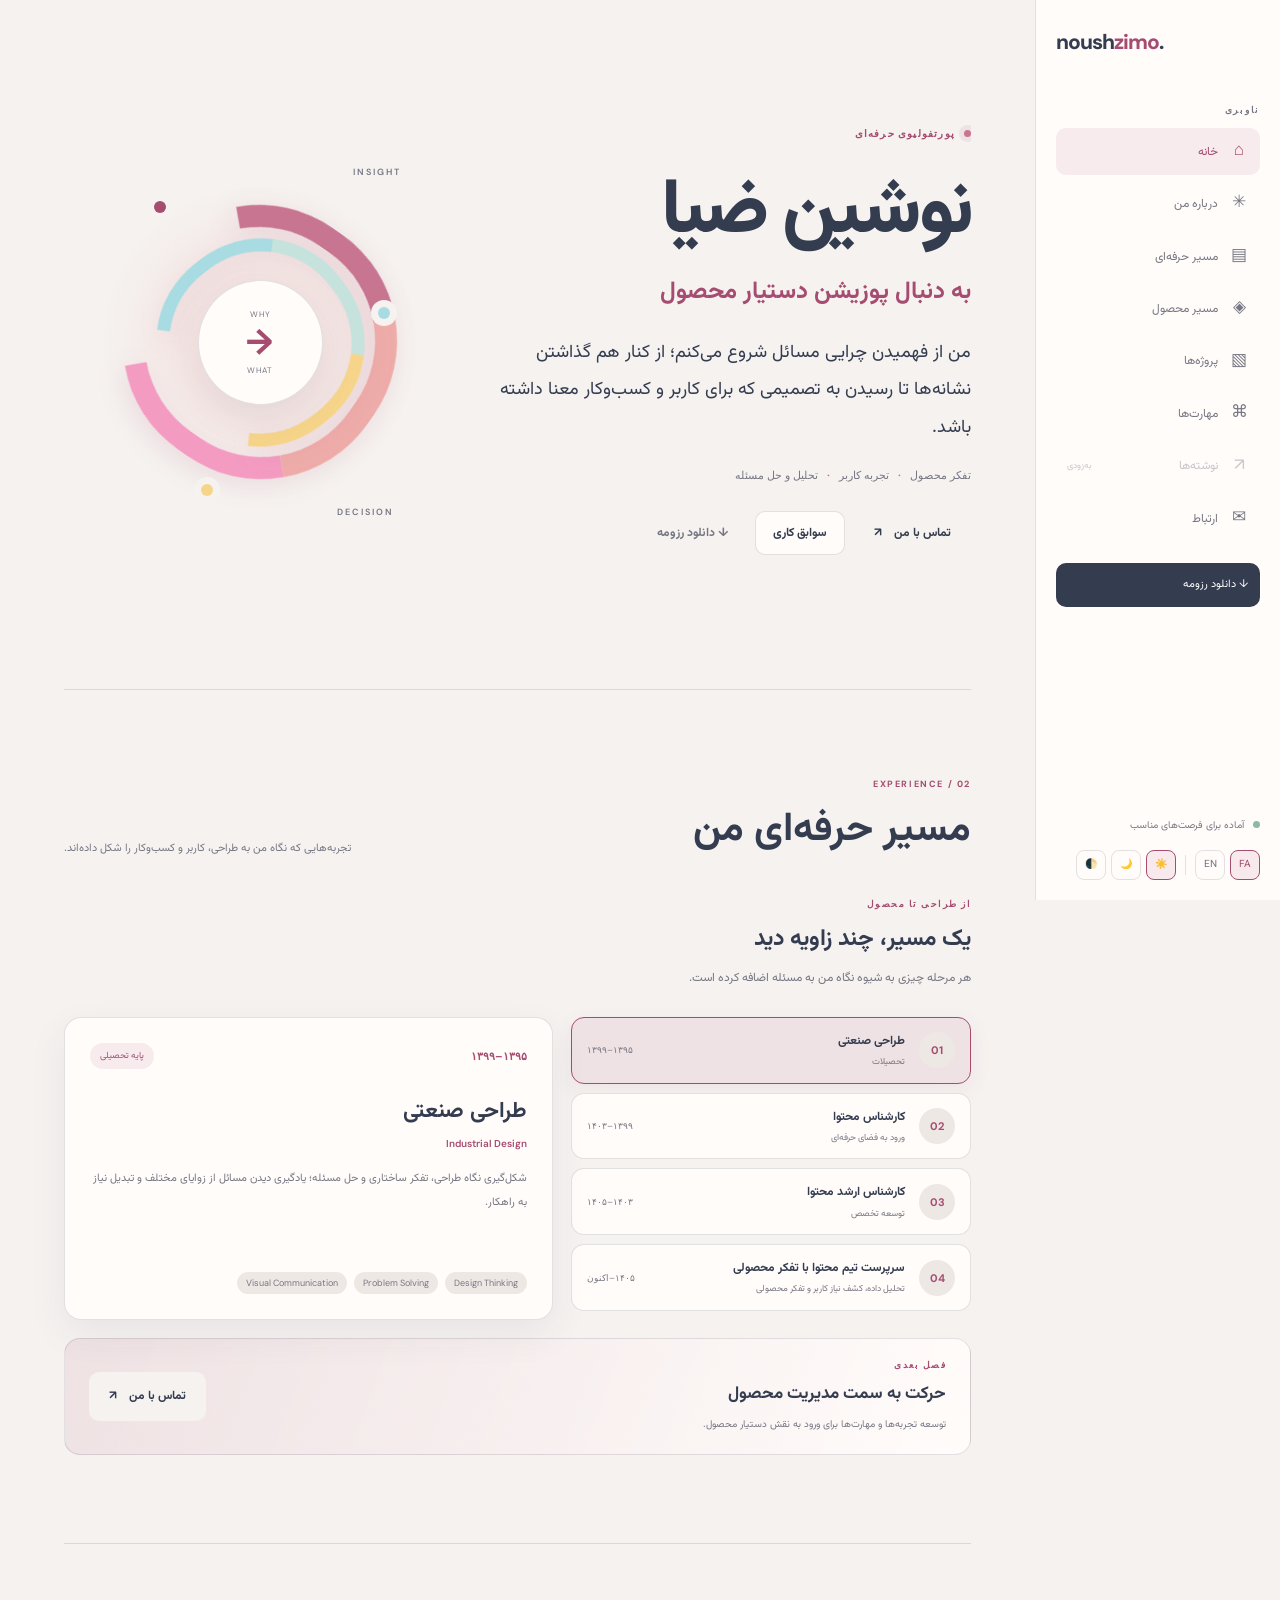
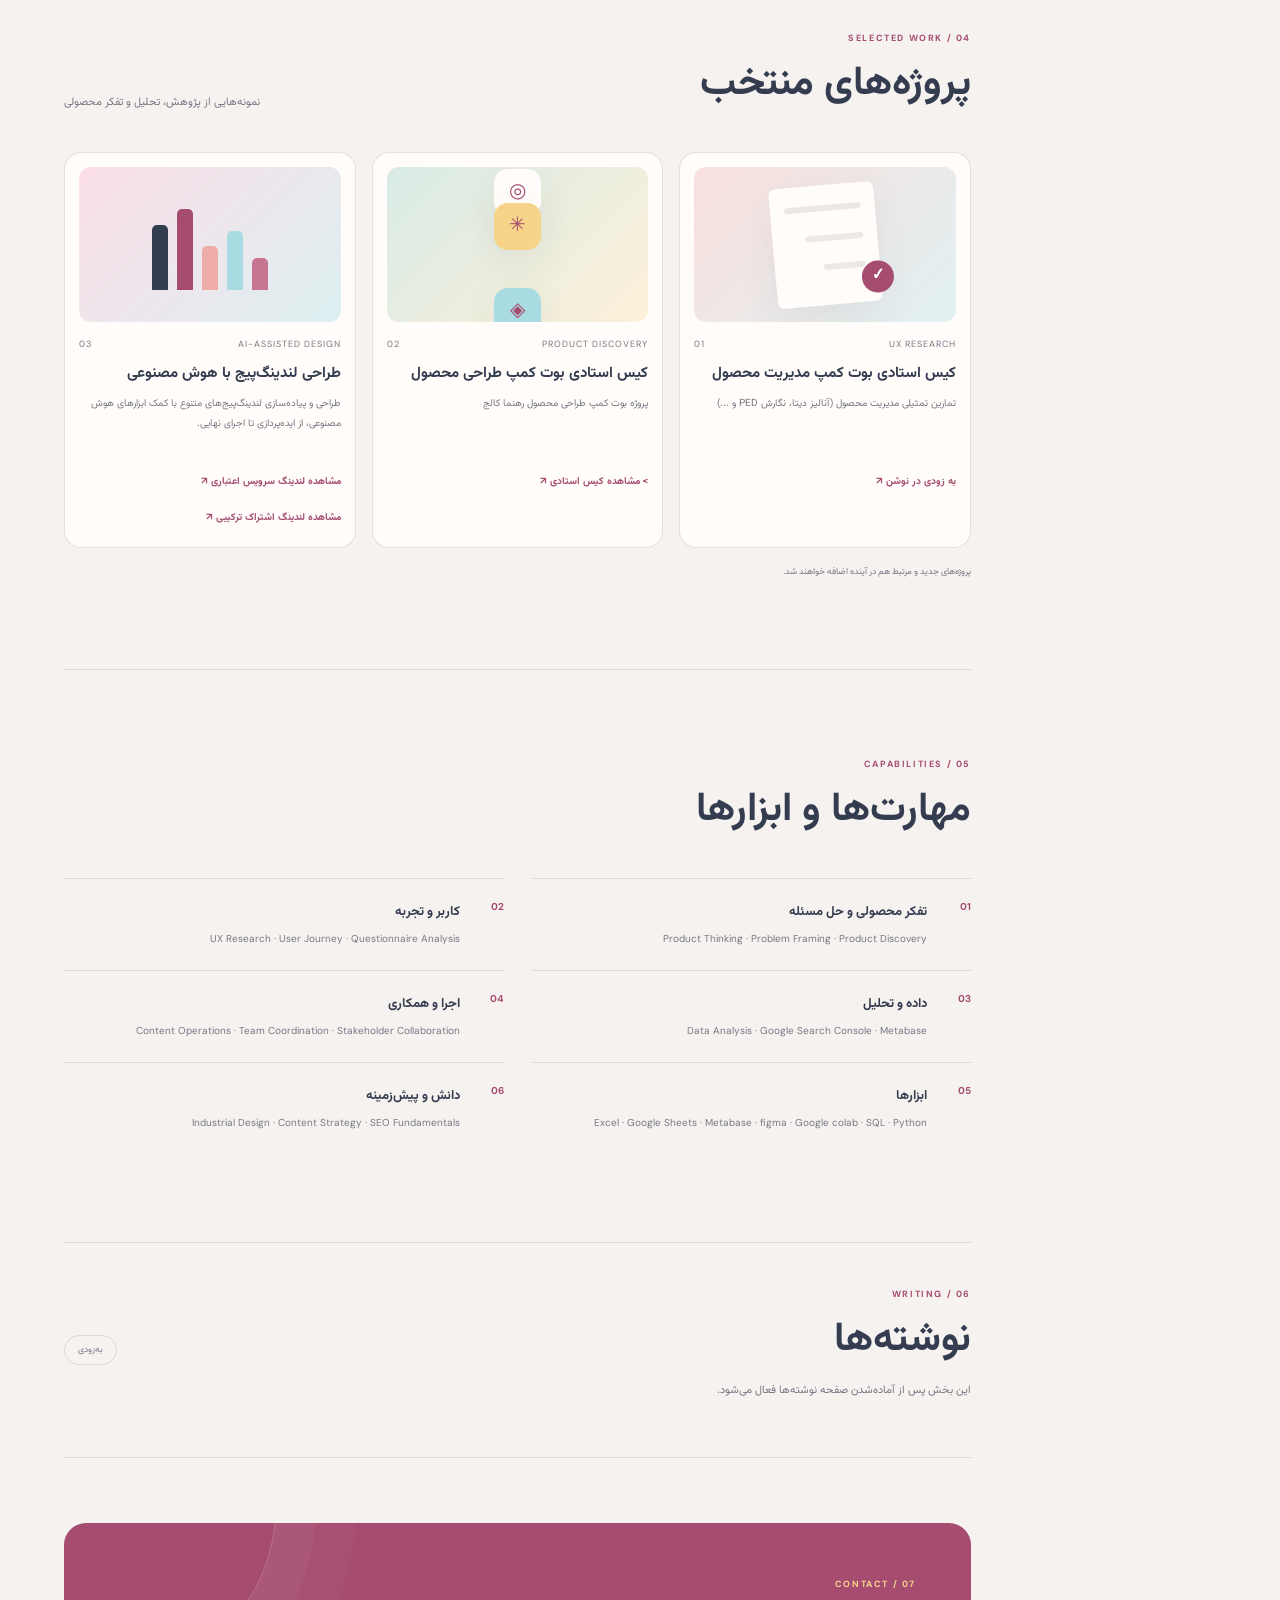
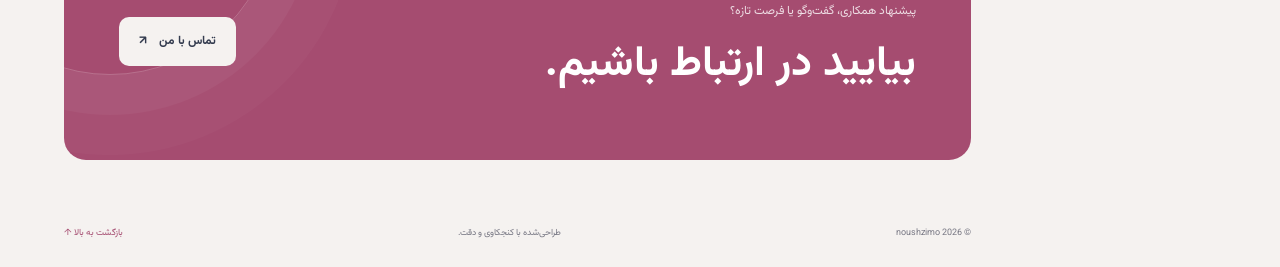
==== portfolio/index.html @ 10e81489 "Update index.html" ====
<html lang="fa" dir="rtl" data-theme="light"><head>
  <meta charset="UTF-8">
  <meta name="viewport" content="width=device-width, initial-scale=1.0">
  <meta name="author" content="Noushin Zia">
  <meta name="description" content="Noushin Zia — Product, UX and Strategy Portfolio">
  <meta name="theme-color" content="#F5F2F0">
  <title>نوشین ضیا | Noushzimo</title>

  <link rel="preconnect" href="https://fonts.googleapis.com">
  <link rel="preconnect" href="https://fonts.gstatic.com" crossorigin="">
  <link href="https://fonts.googleapis.com/css2?family=DM+Sans:wght@400;500;600;700;800&amp;family=Vazirmatn:wght@400;500;600;700;800&amp;display=swap" rel="stylesheet">

  <link rel="stylesheet" href="style.css">
</head>

<body>

<div class="site-layout">

  <!-- SIDEBAR -->
  <aside class="sidebar">
    <a href="#home" class="brand">noush<span>zimo</span>.</a>

    <p class="sidebar-label" data-fa="ناوبری" data-en="NAVIGATION">ناوبری</p>

    <nav class="navigation">
      <a href="#home" class="nav-link">
        <span>⌂</span><span data-fa="خانه" data-en="Home">خانه</span>
      </a>
      <a href="#about" class="nav-link">
        <span>✳</span><span data-fa="درباره من" data-en="About">درباره من</span>
      </a>
      <a href="#experience" class="nav-link active">
        <span>▤</span><span data-fa="مسیر حرفه‌ای" data-en="Experience">مسیر حرفه‌ای</span>
      </a>
      <a href="#product" class="nav-link">
        <span>◈</span><span data-fa="مسیر محصول" data-en="Product Direction">مسیر محصول</span>
      </a>
      <a href="#projects" class="nav-link">
        <span>▧</span><span data-fa="پروژه‌ها" data-en="Projects">پروژه‌ها</span>
      </a>
      <a href="#skills" class="nav-link">
        <span>⌘</span><span data-fa="مهارت‌ها" data-en="Skills">مهارت‌ها</span>
      </a>
      <a href="#writing" class="nav-link disabled" aria-disabled="true">
        <span>↗</span><span data-fa="نوشته‌ها" data-en="Writing">نوشته‌ها</span>
        <small data-fa="به‌زودی" data-en="Soon">به‌زودی</small>
      </a>
      <a href="#contact" class="nav-link">
        <span>✉</span><span data-fa="ارتباط" data-en="Contact">ارتباط</span>
      </a>
    </nav>
<a
  href="../assets/nushzia-fa.pdf"
  id="resumeDownload"
  class="resume-link resume-download"
  download="Nushzia-Resume-FA.pdf"
  data-fa="↓ دانلود رزومه"
  data-en="↓ Download resume"
>
  ↓ دانلود رزومه
</a>
    <div class="sidebar-bottom">
      <span class="availability-dot"></span>
      <span data-fa="آماده برای فرصت‌های مناسب" data-en="Open to opportunities">آماده برای فرصت‌های مناسب</span>

      <div class="sidebar-controls">
        <button class="language-button active" type="button" data-lang="fa">FA</button>
        <button class="language-button" type="button" data-lang="en">EN</button>
        <span class="control-divider"></span>
        <button class="theme-button active" type="button" data-theme-choice="light" aria-label="Light theme">☀️</button>
        <button class="theme-button" type="button" data-theme-choice="dark" aria-label="Dark theme">🌙</button>
        <button class="theme-button" type="button" data-theme-choice="system" aria-label="System theme">🌓</button>
      </div>
    </div>
  </aside>

  <!-- MAIN -->
  <main class="main-content">

    <!-- MOBILE HEADER -->
    <header class="mobile-header">
      <a href="#home" class="brand">noush<span>zimo</span>.</a>
      <div class="mobile-controls">
        <button class="language-button active" type="button" data-lang="fa">FA</button>
        <button class="language-button" type="button" data-lang="en">EN</button>
        <button class="theme-button active" type="button" data-theme-choice="light">☀</button>
        <button class="theme-button" type="button" data-theme-choice="dark">☾</button>
      </div>
    </header>

    <!-- HERO -->
   <section class="hero section" id="home">

      <div class="hero-copy">

        <p class="eyebrow" data-fa="پورتفولیوی حرفه‌ای" data-en="PERSONAL PORTFOLIO">پورتفولیوی حرفه‌ای</p>

        <h1 data-fa="نوشین ضیا" data-en="Noushin Zia">نوشین ضیا</h1>

        <h2 data-fa="به دنبال پوزیشن دستیار محصول" data-en="Seeking an Associate Product Manager role">به دنبال پوزیشن دستیار محصول</h2>

        <p class="hero-intro" data-fa="من از فهمیدن چرایی مسائل شروع می‌کنم؛ از کنار هم گذاشتن نشانه‌ها تا رسیدن به تصمیمی که برای کاربر و کسب‌وکار معنا داشته باشد." data-en="I start by understanding why things happen — connecting signals, finding patterns, and reaching decisions that create meaning for both users and the business.">من از فهمیدن چرایی مسائل شروع می‌کنم؛ از کنار هم گذاشتن نشانه‌ها تا رسیدن به تصمیمی که برای کاربر و کسب‌وکار معنا داشته باشد.</p>

        <div class="focus-tags">
          <span data-fa="تفکر محصول" data-en="Product thinking">تفکر محصول</span>
          <b>·</b>
          <span data-fa="تجربه کاربر" data-en="User experience">تجربه کاربر</span>
          <b>·</b>
          <span data-fa="تحلیل و حل مسئله" data-en="Analysis &amp; problem solving">تحلیل و حل مسئله</span>
        </div>

        <div class="actions">
            <a href="mailto:myjob.noush@gmail.com" class="contact-button">
        <span data-fa="تماس با من" data-en="Get in touch">تماس با من</span> ↗

          <a class="button secondary" href="#experience" data-fa="سوابق کاری" data-en="Experience">سوابق کاری</a>

<a
  class="button quiet resume-download"
  href="../assets/nushzia-fa.pdf"
  download="Nushzia-Resume-FA.pdf"
  data-fa="↓ دانلود رزومه"
  data-en="↓ Download resume"
>
  ↓ دانلود رزومه
</a>

      </div>

      </div> <!-- end hero-copy -->
      <!-- Abstract visual -->
      <div class="hero-art" aria-hidden="true">

   

        <div class="ribbon ribbon-a"></div>
        <div class="ribbon ribbon-b"></div>

        <div class="art-center">
          <span>WHY</span>
          <strong>→</strong>
          <span>WHAT</span>
        </div>

        <i class="dot dot-a"></i>
        <i class="dot dot-b"></i>
        <i class="dot dot-c"></i>

        <span class="art-word word-a">INSIGHT</span>
        <span class="art-word word-b">DECISION</span>

      </div>

   
    </section>
    <!-- ABOUT -->
    

    <!-- CAREER JOURNEY -->
    <section class="section career-section" id="experience">
      <div class="section-heading">
        <div>
          <span class="section-number">02 / EXPERIENCE</span>
          <h2 data-fa="مسیر حرفه‌ای من" data-en="My professional journey">مسیر حرفه‌ای من</h2>
        </div>
        <p data-fa="تجربه‌هایی که نگاه من به طراحی، کاربر و کسب‌وکار را شکل داده‌اند." data-en="Experiences that shaped how I think about design, users and business.">تجربه‌هایی که نگاه من به طراحی، کاربر و کسب‌وکار را شکل داده‌اند.</p>
      </div>

      <div class="career-journey">
        <div class="cj-intro">
          <span class="cj-eyebrow" data-fa="از طراحی تا محصول" data-en="FROM DESIGN TO PRODUCT">از طراحی تا محصول</span>
          <h3 data-fa="یک مسیر، چند زاویه دید" data-en="One journey, multiple perspectives">یک مسیر، چند زاویه دید</h3>
          <p data-fa="هر مرحله چیزی به شیوه نگاه من به مسئله اضافه کرده است." data-en="Each stage has added a new perspective to the way I approach problems.">هر مرحله چیزی به شیوه نگاه من به مسئله اضافه کرده است.</p>
        </div>

        <div class="cj-layout">
          <div class="cj-stops" role="tablist" aria-label="Career stages">
            <button class="cj-stop is-active" type="button" role="tab" aria-selected="true" data-stage="0">
              <span class="cj-stop-number">01</span>
              <span class="cj-stop-title">
                <strong data-fa="طراحی صنعتی" data-en="Industrial Design">طراحی صنعتی</strong>
                <small data-fa="تحصیلات" data-en="Education">تحصیلات</small>
              </span><span
  class="cj-stop-period"
  data-fa="۱۳۹۵–۱۳۹۹"
  data-en="2016–2020"
>۱۳۹۵–۱۳۹۹</span>
            </button>

            <button class="cj-stop" type="button" role="tab" aria-selected="false" data-stage="1">
              <span class="cj-stop-number">02</span>
              <span class="cj-stop-title">
                <strong data-fa="کارشناس محتوا" data-en="Content Specialist">کارشناس محتوا</strong>
                <small data-fa="ورود به فضای حرفه‌ای" data-en="Early career">ورود به فضای حرفه‌ای</small>
              </span>
          <span
  class="cj-stop-period"
  data-fa="۱۳۹۹–۱۴۰۳"
  data-en="2020–2024"
>۱۳۹۹–۱۴۰۳</span>
            </button>

            <button class="cj-stop" type="button" role="tab" aria-selected="false" data-stage="2">
              <span class="cj-stop-number">03</span>
              <span class="cj-stop-title">
                <strong data-fa="کارشناس ارشد محتوا" data-en="Senior Content Specialist">کارشناس ارشد محتوا</strong>
                <small data-fa="توسعه تخصص" data-en="Growing expertise">توسعه تخصص</small>
              </span>
           <span
  class="cj-stop-period"
  data-fa="۱۴۰۳–۱۴۰۵"
  data-en="2024–2026"
>۱۴۰۳–۱۴۰۵</span>
            </button>

<button class="cj-stop" type="button" role="tab" aria-selected="false" data-stage="3">
  <span class="cj-stop-number">04</span>
  <span class="cj-stop-title">
    <strong data-fa="سرپرست تیم محتوا با تفکر محصولی" data-en="Content Team Lead with a Product Mindset">سرپرست تیم محتوا با تفکر محصولی</strong>
    <small data-fa="تحلیل داده، کشف نیاز کاربر و تفکر محصولی" data-en="Data Analysis, User Discovery & Product Thinking">تحلیل داده، کشف نیاز کاربر و تفکر محصولی</small>
  </span>
  <span class="cj-stop-period">۱۴۰۵–اکنون</span>
</button>
          </div>

          <article class="cj-detail" role="tabpanel">
            <div class="cj-detail-top">
              <span class="cj-period" id="cj-period">۱۳۹۵–۱۳۹۹</span>
              <span class="cj-status" id="cj-status" data-fa="پایه تحصیلی" data-en="Education">پایه تحصیلی</span>
            </div>
            <h3 id="cj-stage-title">طراحی صنعتی</h3>
            <span class="cj-role-en" id="cj-role-en">Industrial Design</span>
            <p id="cj-description">شکل‌گیری نگاه طراحی، تفکر ساختاری و حل مسئله؛ یادگیری دیدن مسائل از زوایای مختلف و تبدیل نیاز به راهکار.</p>
            <div class="cj-skills" id="cj-skills"><span>Design Thinking</span><span>Problem Solving</span><span>Visual Communication</span></div>
          </article>
        </div>

        <div class="cj-next">
          <div>
            <span class="cj-eyebrow" data-fa="فصل بعدی" data-en="THE NEXT CHAPTER">فصل بعدی</span>
            <h3 data-fa="حرکت به سمت مدیریت محصول" data-en="Moving toward Product Management">حرکت به سمت مدیریت محصول</h3>
            <p data-fa="توسعه تجربه‌ها و مهارت‌ها برای ورود به نقش دستیار محصول." data-en="Building on my experience and skills to step into an Associate Product Manager role.">توسعه تجربه‌ها و مهارت‌ها برای ورود به نقش دستیار محصول.</p>
          </div>
     <a href="mailto:myjob.noush@gmail.com" class="contact-button">
        <span data-fa="تماس با من" data-en="Get in touch">تماس با من</span> ↗
          </a>
        </div>
      </div>
    </section>

    <!-- PRODUCT DIRECTION -->
    

    <!-- PROJECTS -->
    <section class="section" id="projects">
      <div class="section-heading">
        <div>
          <span class="section-number">04 / SELECTED WORK</span>
          <h2 data-fa="پروژه‌های منتخب" data-en="Selected projects">پروژه‌های منتخب</h2>
        </div>
        <p data-fa="نمونه‌هایی از پژوهش، تحلیل و تفکر محصولی" data-en="Examples of research, analysis and product thinking">نمونه‌هایی از پژوهش، تحلیل و تفکر محصولی</p>
      </div>

      <div class="projects-grid">
        <article class="project-card project-rose">
          <div class="project-visual survey-visual">
            <div class="survey-sheet"><i></i><i></i><i></i><b>✓</b></div>
          </div>
          <div class="project-meta"><span>UX RESEARCH</span><span>01</span></div>
          <h3 data-fa="کیس استادی بوت کمپ مدیریت محصول" data-en="UX Questionnaire Analysis">کیس استادی بوت کمپ مدیریت محصول</h3>
          <p data-fa="تمارین تمثیلی مدیریت محصول (آنالیز دیتا، نگارش PED و ...)" data-en="PM Bootcamp tasks (data analyze. PRD writing and ect.">تمارین تمثیلی مدیریت محصول (آنالیز دیتا، نگارش PED و ...)</p>
          <a href="projects/pmbootcamp.html" class="project-link">
            <span data-fa="به زودی در نوشن" data-en="soon in notion">به زودی در نوشن</span> ↗
          </a>
        </article>

        <article class="project-card project-mint">
          <div class="project-visual community-visual">
            <span>◎</span><span>✳</span><span>◈</span>
          </div>
          <div class="project-meta"><span>PRODUCT DISCOVERY</span><span>02</span></div>
          <h3 data-fa="کیس استادی بوت کمپ طراحی محصول" data-en="Product Design Bootcamp Case Study">بنچمارک محصول و تجربه کاربر</h3>
          <p data-fa="پروژه بوت کمپ طراحی محصول رهنما کالج" data-en="Exploring user participation, rating, reviewing and user-generated content patterns."> طراحی اپلیکیشن دوستیابی و تفریحات گروهی برای افراد 20 تا 35 سال.</p>
           <a href="../projects/joy.html" class="project-link">>
            <span data-fa="مشاهده کیس استادی" data-en="View case study">مشاهده کیس استادی</span> ↗
          </a>
        </article>

        <article class="project-card project-blue">
          <div class="project-visual data-visual">
            <div class="data-bars"><i></i><i></i><i></i><i></i><i></i></div>
          </div>
<div class="project-meta">
  <span>AI-ASSISTED DESIGN</span>
  <span>03</span>
</div>

<h3
  data-fa="طراحی لندینگ‌پیج با هوش مصنوعی"
  data-en="AI-Assisted Landing Page Design">
  طراحی لندینگ‌پیج با هوش مصنوعی
</h3>

<p
  data-fa="طراحی و پیاده‌سازی لندینگ‌پیج‌های متنوع با کمک ابزارهای هوش مصنوعی، از ایده‌پردازی تا اجرای نهایی."
  data-en="Designing and building landing pages with AI tools, from ideation to final implementation.">
  طراحی و پیاده‌سازی لندینگ‌پیج‌های متنوع با کمک ابزارهای هوش مصنوعی، از ایده‌پردازی تا اجرای نهایی.
</p>

<a href="https://netbox.info/bnpl/" class="project-link">
  <span data-fa=" مشاهده لندینگ سرویس اعتباری" data-en="bnpl landing link">مشاهده لندینگ</span> ↗
</a>
<a href="https://netbox.info/bundle" class="project-link">
  <span data-fa=" مشاهده لندینگ اشتراک ترکیبی " data-en="bundle landing link">مشاهده لندینگ اشتراک ترکیبی </span> ↗
</a>
      </div>
      <p class="section-note" data-fa="پروژه‌های جدید  و مرتبط هم در آینده اضافه خواهند شد." data-en="New related projects and case studys will be add here.">پروژه‌های جدید و مرتبط هم به مرور اضافه خواهند شد.</p>
    </section>

    <!-- SKILLS -->
    <section class="section" id="skills">
      <div class="section-heading">
        <div>
          <span class="section-number">05 / CAPABILITIES</span>
          <h2 data-fa="مهارت‌ها و ابزارها" data-en="Skills &amp; Tools">مهارت‌ها و ابزارها</h2>
        </div>
      </div>

      <div class="skills-grid">
        <article class="skill-group">
          <span>01</span>
          <div>
            <h3 data-fa="تفکر محصولی و حل مسئله" data-en="Product Thinking &amp; Problem Solving">تفکر محصولی و حل مسئله</h3>
            <p>Product Thinking · Problem Framing · Product Discovery</p>
          </div>
        </article>
        <article class="skill-group">
          <span>02</span>
          <div>
            <h3 data-fa="کاربر و تجربه" data-en="User &amp; Experience">کاربر و تجربه</h3>
            <p>UX Research · User Journey · Questionnaire Analysis</p>
          </div>
        </article>
        <article class="skill-group">
          <span>03</span>
          <div>
            <h3 data-fa="داده و تحلیل" data-en="Data &amp; Analysis">داده و تحلیل</h3>
            <p>Data Analysis · Google Search Console · Metabase</p>
          </div>
        </article>
        <article class="skill-group">
          <span>04</span>
          <div>
            <h3 data-fa="اجرا و همکاری" data-en="Execution &amp; Collaboration">اجرا و همکاری</h3>
            <p>Content Operations · Team Coordination · Stakeholder Collaboration</p>
          </div>
        </article>
        <article class="skill-group">
          <span>05</span>
          <div>
            <h3 data-fa="ابزارها" data-en="Tools">ابزارها</h3>
            <p>Excel · Google Sheets · Metabase · figma · Google colab · SQL · Python</p>
          </div>
        </article>
        <article class="skill-group">
          <span>06</span>
          <div>
            <h3 data-fa="دانش و پیش‌زمینه" data-en="Background">دانش و پیش‌زمینه</h3>
            <p>Industrial Design · Content Strategy · SEO Fundamentals</p>
          </div>
        </article>
      </div>
    </section>

    <!-- WRITING -->
    <section class="section writing-section" id="writing">
      <div>
        <span class="section-number">06 / WRITING</span>
        <h2 data-fa="نوشته‌ها" data-en="Writing">نوشته‌ها</h2>
        <p data-fa="این بخش پس از آماده‌شدن صفحه نوشته‌ها فعال می‌شود." data-en="This section will be available when the writing page is ready.">این بخش پس از آماده‌شدن صفحه نوشته‌ها فعال می‌شود.</p>
      </div>
      <span class="coming-soon" data-fa="به‌زودی" data-en="Coming soon">به‌زودی</span>
    </section>

    <!-- CONTACT -->
    <section class="contact-section" id="contact">
      <div class="contact-copy">
        <span class="section-number">07 / CONTACT</span>
        <p data-fa="پیشنهاد همکاری، گفت‌وگو یا فرصت تازه؟" data-en="An opportunity, a conversation or a new idea?">پیشنهاد همکاری، گفت‌وگو یا فرصت تازه؟</p>
        <h2 data-fa="بیایید در ارتباط باشیم." data-en="Let's connect.">بیایید در ارتباط باشیم.</h2>
      </div>
      <a href="mailto:myjob.noush@gmail.com" class="contact-button">
        <span data-fa="تماس با من" data-en="Get in touch">تماس با من</span> ↗
      </a>
    </section>

    <footer class="footer">
      <span>© <span id="current-year">2026</span> noushzimo</span>
      <span data-fa="طراحی‌شده با کنجکاوی و دقت." data-en="Made with curiosity and care.">طراحی‌شده با کنجکاوی و دقت.</span>
      <a href="#home" data-fa="بازگشت به بالا ↑" data-en="Back to top ↑">بازگشت به بالا ↑</a>
    </footer>

  </main>
</div>

<script src="script.js"></script>

</body></html>
---- portfolio/style.css ----
/* =========================================
   NOUSHIN ZIA — PORTFOLIO
   Complete stylesheet
========================================= */

:root {
  --ivory: #F5F2F0;
  --beige: #DBCDC9;
  --muted-rose: #EEACA9;
  --slate: #343C4F;
  --rose: #C87591;
  --deep-rose: #A54C70;
  --pastel-rose: #F49BC1;
  --cyan: #A9DCE2;
  --mint: #C5E2DC;
  --butter: #F6D58A;

  --bg: #F5F2F0;
  --surface: #FFFCFA;
  --surface-2: #EEE8E5;
  --text: #343C4F;
  --muted: #777783;
  --line: rgba(52, 60, 79, 0.14);

  --accent: #A54C70;
  --accent-soft: rgba(200, 117, 145, 0.13);

  --sidebar-width: 245px;
  --content-max: 1320px;
  --shadow: 0 14px 38px rgba(52, 60, 79, 0.07);
}

html[data-theme="dark"] {
  --bg: #222733;
  --surface: #2C3341;
  --surface-2: #394252;
  --text: #F5F2F0;
  --muted: #B8B6BE;
  --line: rgba(245, 242, 240, 0.14);
  --accent: #EEA5B5;
  --accent-soft: rgba(238, 165, 181, 0.13);
  --shadow: 0 14px 38px rgba(0, 0, 0, 0.2);
}

@media (prefers-color-scheme: dark) {
  html[data-theme="system"] {
    --bg: #222733;
    --surface: #2C3341;
    --surface-2: #394252;
    --text: #F5F2F0;
    --muted: #B8B6BE;
    --line: rgba(245, 242, 240, 0.14);
    --accent: #EEA5B5;
    --accent-soft: rgba(238, 165, 181, 0.13);
    --shadow: 0 14px 38px rgba(0, 0, 0, 0.2);
  }
}

/* RESET */

* {
  box-sizing: border-box;
}

html {
  scroll-behavior: smooth;
  scroll-padding-top: 30px;
}

body {
  margin: 0;
  background: var(--bg);
  color: var(--text);
  font-family: "Vazirmatn", "DM Sans", sans-serif;
  line-height: 1.85;
  transition: background .25s, color .25s;
}

a {
  color: inherit;
  text-decoration: none;
}

button {
  font: inherit;
}

button,
a {
  -webkit-tap-highlight-color: transparent;
}

.site-layout {
  min-height: 100vh;
}

/* SIDEBAR */

.sidebar {
  position: fixed;
  z-index: 20;
  top: 0;
  bottom: 0;
  inset-inline-start: 0;
  width: var(--sidebar-width);
  padding: 28px 20px 20px;
  display: flex;
  flex-direction: column;
  background: var(--surface);
  border-inline-end: 1px solid var(--line);
}

.brand {
  display: inline-block;
  direction: ltr;
  font: 800 21px "DM Sans", sans-serif;
  letter-spacing: -1px;
  color: var(--text);
}

.brand span {
  color: var(--accent);
}

.sidebar-label {
  margin: 48px 0 12px;
  color: var(--muted);
  font: 700 9px "DM Sans", sans-serif;
  letter-spacing: 1.7px;
}

.navigation {
  display: grid;
  gap: 5px;
}

.nav-link {
  display: flex;
  align-items: center;
  gap: 11px;
  min-height: 42px;
  padding: 8px 11px;
  border-radius: 10px;
  color: var(--muted);
  font-size: 12px;
  transition: .2s;
}

.nav-link > span:first-child {
  width: 20px;
  text-align: center;
  font-size: 17px;
}

.nav-link:hover,
.nav-link.active {
  background: var(--accent-soft);
  color: var(--accent);
}

.nav-link small {
  margin-inline-start: auto;
  font-size: 9px;
}

.nav-link.disabled {
  opacity: .4;
  pointer-events: none;
}

.sidebar-bottom {
  margin-top: auto;
  color: var(--muted);
  font-size: 10px;
}

.availability-dot {
  display: inline-block;
  width: 7px;
  height: 7px;
  margin-inline-end: 6px;
  background: #8BBBA4;
  border-radius: 50%;
}

.resume-link {
  display: flex;
  align-items: center;
  justify-content: space-between;
  gap: 10px;
  margin-top: 20px;
  padding: 12px;
  color: #fff;
  background: var(--slate);
  border-radius: 10px;
  font-size: 11px;
  transition: .2s;
}

.resume-link:hover {
  background: var(--deep-rose);
}

.sidebar-controls {
  display: flex;
  align-items: center;
  gap: 5px;
  margin-top: 15px;
}

.language-button,
.theme-button {
  min-width: 30px;
  height: 30px;
  padding: 0 7px;
  border: 1px solid var(--line);
  border-radius: 8px;
  background: transparent;
  color: var(--muted);
  font-size: 10px;
  cursor: pointer;
  transition: .2s;
}

.language-button.active,
.theme-button.active,
.language-button:hover,
.theme-button:hover {
  color: var(--accent);
  border-color: var(--accent);
  background: var(--accent-soft);
}

.control-divider {
  height: 20px;
  width: 1px;
  background: var(--line);
  margin: 0 4px;
}

/* MAIN LAYOUT */

.main-content {
  width: auto;
  min-width: 0;
  margin-inline-start: var(--sidebar-width);
  padding: 0 clamp(28px, 5vw, 76px);
}

.section {
  width: 100%;
  max-width: var(--content-max);
  margin-inline: auto;
  padding-block: 88px;
  border-bottom: 1px solid var(--line);
}

.mobile-header {
  display: none;
}

/* HERO */
/* =========================================
   HERO SECTION
========================================= */

.hero {
  min-height: 680px;

  display: grid;
  grid-template-columns: 1.08fr 0.92fr;

  align-items: center;
  gap: 20px;

  padding-top: 85px;
  padding-bottom: 95px;

  overflow: hidden;
}

.hero-copy {
  position: relative;
  z-index: 2;
  max-width: 640px;
}

.eyebrow {
  font-size: 10px;
  font-weight: 700;

  color: var(--accent);
  letter-spacing: 0.06em;

  margin: 0 0 14px;
}

.hero .eyebrow::before {
  content: "";

  display: inline-block;

  width: 7px;
  height: 7px;

  border-radius: 50%;

  background: var(--rose);

  margin-inline-end: 9px;

  box-shadow: 0 0 0 5px var(--accent-soft);
}

h1 {
  font-size: clamp(44px, 6vw, 76px);
  line-height: 1.2;
  letter-spacing: -0.05em;

  margin: 0 0 8px;

  font-weight: 800;
}

.hero h2 {
  font-size: clamp(17px, 2vw, 22px);
  color: var(--accent);

  margin: 0 0 24px;
}

.hero-intro {
  font-size: clamp(15px, 1.5vw, 18px);
  line-height: 2.1;

  margin: 0;
  max-width: 610px;
}


/* Focus tags */

.focus-tags {
  display: flex;
  align-items: center;
  gap: 9px;
  flex-wrap: wrap;

  margin-top: 20px;

  color: var(--muted);
  font-size: 11px;
}

.focus-tags b {
  color: var(--rose);
}


/* Buttons */

.actions {
  display: flex;
  gap: 9px;
  align-items: center;
  flex-wrap: wrap;

  margin-top: 27px;
}

.button {
  display: inline-flex;
  align-items: center;
  justify-content: center;

  min-height: 45px;
  padding: 8px 17px;

  border-radius: 10px;

  font-size: 13px;
  font-weight: 700;

  transition: 0.2s;
}

.button:hover {
  transform: translateY(-2px);
}

.primary {
  background: var(--deep-rose);
  color: #fff;

  box-shadow: 0 7px 18px rgba(165, 76, 112, 0.2);
}

.primary:hover {
  background: var(--rose);
}

.secondary {
  background: var(--surface);
  border: 1px solid var(--line);
}

.secondary:hover {
  border-color: var(--accent);
  color: var(--accent);
}

.quiet {
  color: var(--muted);
  padding-inline: 10px;
}

.quiet:hover {
  color: var(--accent);
}


/* =========================================
   HERO ABSTRACT VISUAL
========================================= */

.hero-art {
  height: 420px;

  position: relative;

  display: grid;
  place-items: center;
}

.hero-art::before {
  content: "";

  position: absolute;

  width: 320px;
  height: 320px;

  border-radius: 50%;

  background:
    radial-gradient(
      circle,
      rgba(238, 172, 169, 0.35),
      transparent 70%
    );
}

.orbit {
  position: absolute;

  border: 1px solid rgba(200, 117, 145, 0.45);
  border-radius: 50%;

  transform: rotate(-28deg);
}

.orbit-a {
  width: 390px;
  height: 230px;
}

.orbit-b {
  width: 280px;
  height: 380px;

  transform: rotate(38deg);

  border-color: rgba(169, 220, 226, 0.8);
}

.ribbon {
  position: absolute;

  width: 270px;
  height: 270px;

  border: 22px solid transparent;
  border-radius: 48%;

  transform: rotate(35deg);

  filter: drop-shadow(
    0 8px 12px rgba(165, 76, 112, 0.12)
  );
}

.ribbon-a {
  border-top-color: var(--rose);
  border-right-color: var(--muted-rose);
  border-bottom-color: var(--pastel-rose);
}

.ribbon-b {
  width: 205px;
  height: 205px;

  border-width: 13px;

  border-top-color: var(--cyan);
  border-right-color: var(--mint);
  border-bottom-color: var(--butter);

  transform: rotate(-38deg);
}

.art-center {
  width: 128px;
  height: 128px;

  border-radius: 50%;

  background: var(--surface);

  box-shadow: var(--shadow);
  border: 1px solid var(--line);

  display: flex;
  flex-direction: column;
  align-items: center;
  justify-content: center;

  z-index: 2;

  font: 700 11px "DM Sans";
  letter-spacing: 2px;
}

.art-center strong {
  font-size: 24px;
  line-height: 1.2;
  color: var(--accent);
}

.dot {
  position: absolute;

  width: 12px;
  height: 12px;

  border-radius: 50%;

  z-index: 3;

  box-shadow: 0 0 0 7px var(--bg);
}

.dot-a {
  background: var(--deep-rose);
  top: 18%;
  left: 23%;
}

.dot-b {
  background: var(--cyan);
  right: 17%;
  top: 42%;
}

.dot-c {
  background: var(--butter);
  bottom: 15%;
  left: 35%;
}

.art-word {
  position: absolute;

  color: var(--muted);

  font: 600 9px "DM Sans";
  letter-spacing: 2px;
}

.word-a {
  top: 10%;
  right: 14%;
}

.word-b {
  bottom: 10%;
  right: 16%;
}



.hero {
  min-height: 690px;
  display: grid;
  grid-template-columns: minmax(0, 1.1fr) minmax(300px, .9fr);
  align-items: center;
  gap: 35px;
  padding-top: 70px;
  padding-bottom: 75px;
  overflow: hidden;
}

.hero-copy {
  max-width: 650px;
  position: relative;
  z-index: 2;
}

.eyebrow {
  color: var(--accent);
  font: 700 10px "DM Sans", sans-serif;
  letter-spacing: 1.2px;
  margin: 0 0 24px;
}

.hero-greeting {
  color: var(--muted);
  margin: 0;
  font-size: 15px;
}

.hero h1 {
  margin: 0;
  font-size: clamp(48px, 6vw, 78px);
  line-height: 1.3;
  letter-spacing: -3px;
  font-weight: 800;
}

.accent {
  color: var(--accent);
}

.hero h2 {
  margin: 8px 0 22px;
  color: var(--accent);
  font-size: clamp(18px, 2vw, 24px);
  line-height: 1.7;
}

.hero-description {
  max-width: 590px;
  margin: 0;
  color: var(--muted);
  font-size: 15px;
  line-height: 2.2;
}

.focus-tags {
  display: flex;
  flex-wrap: wrap;
  gap: 9px;
  align-items: center;
  margin-top: 20px;
  color: var(--muted);
  font: 11px "DM Sans", sans-serif;
}

.focus-tags b {
  color: var(--rose);
}

.hero-actions {
  display: flex;
  flex-wrap: wrap;
  align-items: center;
  gap: 10px;
  margin-top: 28px;
}

.button {
  display: inline-flex;
  justify-content: center;
  align-items: center;
  gap: 8px;
  min-height: 44px;
  padding: 9px 17px;
  border-radius: 10px;
  font-size: 12px;
  font-weight: 700;
  transition: .2s;
}

.button:hover {
  transform: translateY(-2px);
}

.button-primary {
  background: var(--deep-rose);
  color: white;
}

.button-primary:hover {
  background: var(--rose);
}

.button-secondary {
  background: var(--surface);
  border: 1px solid var(--line);
}

.button-secondary:hover {
  color: var(--accent);
  border-color: var(--accent);
}

.text-link {
  color: var(--muted);
  font-size: 11px;
  padding: 8px;
}

.text-link:hover {
  color: var(--accent);
}

.hero-meta {
  display: flex;
  flex-direction: column;
  gap: 5px;
  margin-top: 45px;
  padding-top: 17px;
  border-top: 1px solid var(--line);
}

.hero-meta span {
  color: var(--muted);
  font: 9px "DM Sans", sans-serif;
  letter-spacing: 1.3px;
}

.hero-meta strong {
  font-size: 11px;
  font-weight: 600;
}

/* HERO ART */

.hero-art {
  height: 440px;
  position: relative;
  display: grid;
  place-items: center;
}

.art-orbit {
  position: absolute;
  border: 1px solid rgba(200, 117, 145, .4);
  border-radius: 50%;
}

.orbit-one {
  width: 350px;
  height: 220px;
  transform: rotate(-28deg);
}

.orbit-two {
  width: 260px;
  height: 360px;
  transform: rotate(35deg);
  border-color: rgba(169, 220, 226, .8);
}

.art-ribbon {
  position: absolute;
  width: 245px;
  height: 245px;
  border: 20px solid transparent;
  border-radius: 48%;
  transform: rotate(35deg);
  filter: drop-shadow(0 8px 12px rgba(165, 76, 112, .1));
}

.ribbon-one {
  border-top-color: var(--rose);
  border-right-color: var(--muted-rose);
  border-bottom-color: var(--pastel-rose);
}

.ribbon-two {
  width: 185px;
  height: 185px;
  border-width: 12px;
  border-top-color: var(--cyan);
  border-right-color: var(--mint);
  border-bottom-color: var(--butter);
  transform: rotate(-38deg);
}

.art-center {
  z-index: 2;
  width: 125px;
  height: 125px;
  display: flex;
  flex-direction: column;
  align-items: center;
  justify-content: center;
  border-radius: 50%;
  background: var(--surface);
  border: 1px solid var(--line);
  box-shadow: var(--shadow);
}

.art-center strong {
  color: var(--accent);
  font: 800 35px "DM Sans";
}

.art-center span {
  color: var(--muted);
  font: 8px "DM Sans";
  letter-spacing: 1px;
}

.art-dot {
  position: absolute;
  z-index: 3;
  width: 12px;
  height: 12px;
  border-radius: 50%;
  box-shadow: 0 0 0 7px var(--bg);
}

.dot-one {
  top: 18%;
  left: 22%;
  background: var(--deep-rose);
}

.dot-two {
  top: 44%;
  right: 14%;
  background: var(--cyan);
}

.dot-three {
  bottom: 14%;
  left: 35%;
  background: var(--butter);
}

.art-label {
  position: absolute;
  color: var(--muted);
  font: 9px "DM Sans";
  letter-spacing: 2px;
}

.label-one {
  top: 9%;
  right: 12%;
}

.label-two {
  bottom: 8%;
  right: 16%;
}

/* SECTION HEADINGS */

.section-heading {
  display: flex;
  align-items: end;
  justify-content: space-between;
  gap: 25px;
  margin-bottom: 38px;
}

.section-number {
  display: block;
  color: var(--accent);
  font: 700 9px "DM Sans", sans-serif;
  letter-spacing: 1.6px;
  margin-bottom: 10px;
}

.section-heading h2,
.writing-section h2 {
  margin: 0;
  font-size: clamp(27px, 3.3vw, 40px);
  line-height: 1.5;
}

.section-heading > p {
  max-width: 350px;
  margin: 0;
  color: var(--muted);
  font-size: 11px;
  line-height: 2;
}

/* ABOUT */

.about-grid {
  display: grid;
  grid-template-columns: 1fr 1fr;
  gap: 50px;
  align-items: start;
}

.about-grid h3 {
  margin: 0;
  font-size: clamp(19px, 2.2vw, 26px);
  line-height: 2;
  font-weight: 600;
}

.about-details p {
  margin: 0;
  color: var(--muted);
  font-size: 12px;
  line-height: 2.3;
}

.about-tags {
  display: flex;
  flex-wrap: wrap;
  gap: 8px;
  margin-top: 20px;
}

.about-tags span {
  padding: 6px 11px;
  background: var(--surface-2);
  border-radius: 30px;
  color: var(--muted);
  font: 9px "DM Sans";
}

/* CAREER JOURNEY */

.career-section {
  overflow: visible;
}

.career-journey {
  width: 100%;
  max-width: 1120px;
  margin-inline: auto;
}

.cj-intro {
  margin-bottom: 28px;
}

.cj-eyebrow {
  display: block;
  margin-bottom: 8px;
  color: var(--accent);
  font: 700 9px "DM Sans";
  letter-spacing: 1.5px;
}

.cj-intro h3 {
  margin: 0;
  font-size: 23px;
}

.cj-intro p {
  margin: 6px 0 0;
  color: var(--muted);
  font-size: 12px;
}

.cj-layout {
  display: grid;
  grid-template-columns: minmax(0, .9fr) minmax(0, 1.1fr);
  align-items: stretch;
  gap: 18px;
}

.cj-stops {
  display: flex;
  flex-direction: column;
  gap: 9px;
}

.cj-stop {
  width: 100%;
  min-width: 0;
  display: grid;
  grid-template-columns: 38px minmax(0, 1fr) auto;
  align-items: center;
  gap: 12px;
  padding: 12px 15px;
  text-align: start;
  color: var(--text);
  background: var(--surface);
  border: 1px solid var(--line);
  border-radius: 13px;
  cursor: pointer;
  transition: .2s;
}

.cj-stop:hover {
  border-color: var(--accent);
  transform: translateY(-2px);
}

.cj-stop.is-active {
  background: var(--accent-soft);
  border-color: var(--accent);
  box-shadow: 0 6px 20px rgba(165, 76, 112, .08);
}

.cj-stop-number {
  width: 36px;
  height: 36px;
  display: grid;
  place-items: center;
  border-radius: 50%;
  color: var(--accent);
  background: var(--surface-2);
  font: 700 11px "DM Sans";
}

.cj-stop-title {
  display: flex;
  flex-direction: column;
  min-width: 0;
  gap: 2px;
}

.cj-stop-title strong {
  font-size: 12px;
}

.cj-stop-title small {
  color: var(--muted);
  font-size: 9px;
}

.cj-stop-period {
  color: var(--muted);
  font: 9px "DM Sans";
  white-space: nowrap;
}

.cj-detail {
  min-width: 0;
  padding: 25px;
  background: var(--surface);
  border: 1px solid var(--line);
  border-radius: 17px;
  box-shadow: var(--shadow);
}

.cj-detail-top {
  display: flex;
  justify-content: space-between;
  align-items: center;
  gap: 12px;
  margin-bottom: 23px;
}

.cj-period {
  color: var(--accent);
  font: 700 11px "DM Sans";
}

.cj-status {
  padding: 5px 10px;
  color: var(--accent);
  background: var(--accent-soft);
  border-radius: 30px;
  font-size: 9px;
}

.cj-detail h3 {
  margin: 0;
  font-size: 22px;
}

.cj-role-en {
  display: block;
  margin: 4px 0 17px;
  color: var(--accent);
  font: 600 10px "DM Sans";
}

.cj-detail > p {
  min-height: 85px;
  margin: 0;
  color: var(--muted);
  font-size: 11px;
  line-height: 2.2;
}

.cj-skills {
  display: flex;
  flex-wrap: wrap;
  gap: 7px;
  margin-top: 20px;
}

.cj-skills span {
  padding: 5px 9px;
  background: var(--surface-2);
  color: var(--muted);
  border-radius: 30px;
  font: 9px "DM Sans";
}

.cj-next {
  display: flex;
  justify-content: space-between;
  align-items: center;
  gap: 25px;
  margin-top: 18px;
  padding: 20px 24px;
  background: linear-gradient(110deg, var(--accent-soft), var(--surface));
  border: 1px solid var(--line);
  border-radius: 16px;
}

.cj-next h3 {
  margin: 0;
  font-size: 17px;
}

.cj-next p {
  margin: 5px 0 0;
  color: var(--muted);
  font-size: 10px;
}

/* PRODUCT PANEL */

.product-panel {
  padding: clamp(25px, 4vw, 45px);
  background: var(--slate);
  color: #F5F2F0;
  border-radius: 22px;
  overflow: hidden;
  position: relative;
}

.product-panel::after {
  content: "";
  position: absolute;
  width: 380px;
  height: 380px;
  border: 1px solid rgba(238, 172, 169, .2);
  border-radius: 50%;
  inset-inline-end: -200px;
  top: -230px;
  box-shadow: 0 0 0 40px rgba(238, 172, 169, .04), 0 0 0 80px rgba(238, 172, 169, .025);
  pointer-events: none;
}

.product-panel-heading {
  display: flex;
  justify-content: space-between;
  align-items: center;
  gap: 15px;
}

.product-panel .eyebrow {
  color: var(--muted-rose);
  margin: 0;
}

.availability {
  color: #C5E2DC;
  font: 9px "DM Sans";
}

.product-panel > h3 {
  position: relative;
  z-index: 1;
  margin: 25px 0 8px;
  font-size: clamp(28px, 4vw, 43px);
}

.product-lead {
  position: relative;
  z-index: 1;
  max-width: 650px;
  color: #E6E3E5;
  font-size: 14px;
  line-height: 2;
}

.product-values {
  position: relative;
  z-index: 1;
  display: grid;
  grid-template-columns: repeat(3, minmax(0, 1fr));
  gap: 13px;
  margin-top: 35px;
}

.product-values article {
  padding: 19px;
  background: rgba(255,255,255,.07);
  border: 1px solid rgba(255,255,255,.13);
  border-radius: 13px;
}

.product-values article > span {
  color: var(--muted-rose);
  font: 700 10px "DM Sans";
}

.product-values h4 {
  margin: 10px 0 6px;
  color: white;
  font-size: 13px;
}

.product-values p {
  margin: 0;
  color: #D7D6DC;
  font-size: 10px;
  line-height: 2;
}

/* PROJECTS */

.projects-grid {
  display: grid;
  grid-template-columns: repeat(3, minmax(0, 1fr));
  gap: 16px;
}

.project-card {
  min-width: 0;
  padding: 14px 14px 20px;
  background: var(--surface);
  border: 1px solid var(--line);
  border-radius: 17px;
  transition: .25s;
}

.project-card:hover {
  transform: translateY(-4px);
  box-shadow: var(--shadow);
}

.project-visual {
  height: 155px;
  display: grid;
  place-items: center;
  border-radius: 12px;
  overflow: hidden;
  margin-bottom: 16px;
}

.project-rose .project-visual {
  background: linear-gradient(135deg, rgba(238,172,169,.35), rgba(169,220,226,.35));
}

.project-mint .project-visual {
  background: linear-gradient(135deg, rgba(197,226,220,.65), rgba(246,213,138,.3));
}

.project-blue .project-visual {
  background: linear-gradient(135deg, rgba(244,155,193,.3), rgba(169,220,226,.4));
}

.survey-sheet {
  width: 105px;
  height: 120px;
  padding: 20px 14px;
  display: grid;
  gap: 9px;
  position: relative;
  background: var(--surface);
  border-radius: 7px;
  box-shadow: var(--shadow);
  transform: rotate(-5deg);
}

.survey-sheet i {
  height: 6px;
  border-radius: 5px;
  background: var(--surface-2);
}

.survey-sheet i:nth-child(2) {
  width: 75%;
}

.survey-sheet i:nth-child(3) {
  width: 55%;
}

.survey-sheet b {
  position: absolute;
  bottom: 8px;
  right: -13px;
  width: 32px;
  height: 32px;
  display: grid;
  place-items: center;
  color: white;
  background: var(--deep-rose);
  border-radius: 50%;
}

.community-visual span {
  width: 47px;
  height: 47px;
  display: grid;
  place-items: center;
  margin: -5px;
  border-radius: 14px;
  background: var(--surface);
  box-shadow: var(--shadow);
  color: var(--accent);
  font-size: 20px;
}

.community-visual span:nth-child(2) {
  transform: translateY(-18px);
  background: var(--butter);
}

.community-visual span:nth-child(3) {
  transform: translateY(15px);
  background: var(--cyan);
}

.data-bars {
  height: 90px;
  display: flex;
  align-items: end;
  gap: 9px;
}

.data-bars i {
  display: block;
  width: 16px;
  height: 35%;
  border-radius: 5px 5px 0 0;
  background: var(--rose);
}

.data-bars i:nth-child(2) { height: 65%; background: var(--cyan); }
.data-bars i:nth-child(3) { height: 48%; background: var(--muted-rose); }
.data-bars i:nth-child(4) { height: 90%; background: var(--deep-rose); }
.data-bars i:nth-child(5) { height: 72%; background: var(--slate); }

.project-meta {
  display: flex;
  justify-content: space-between;
  color: var(--muted);
  font: 9px "DM Sans";
  letter-spacing: 1px;
}

.project-card h3 {
  margin: 10px 0 7px;
  font-size: 15px;
  line-height: 1.8;
}

.project-card > p {
  min-height: 62px;
  margin: 0;
  color: var(--muted);
  font-size: 10px;
  line-height: 2;
}

.project-link {
  display: inline-block;
  margin-top: 17px;
  color: var(--accent);
  font-size: 10px;
  font-weight: 700;
}

.project-link:hover {
  text-decoration: underline;
}

.section-note {
  margin: 16px 0 0;
  color: var(--muted);
  font-size: 9px;
}

/* SKILLS */

.skills-grid {
  display: grid;
  grid-template-columns: repeat(2, minmax(0, 1fr));
  gap: 0 28px;
}

.skill-group {
  display: grid;
  grid-template-columns: 32px 1fr;
  gap: 12px;
  padding: 21px 0;
  border-top: 1px solid var(--line);
}

.skill-group > span {
  color: var(--accent);
  font: 700 10px "DM Sans";
}

.skill-group h3 {
  margin: 0;
  font-size: 13px;
}

.skill-group p {
  margin: 5px 0 0;
  color: var(--muted);
  font: 10px/2 "DM Sans";
}

/* WRITING */

.writing-section {
  display: flex;
  justify-content: space-between;
  align-items: center;
  gap: 20px;
  padding-block: 45px;
}

.writing-section p {
  color: var(--muted);
  font-size: 11px;
}

.coming-soon {
  padding: 6px 13px;
  color: var(--muted);
  border: 1px solid var(--line);
  border-radius: 30px;
  font-size: 9px;
}

/* CONTACT */

.contact-section {
  max-width: var(--content-max);
  margin: 65px auto;
  padding: clamp(28px, 5vw, 55px);
  display: flex;
  justify-content: space-between;
  align-items: center;
  gap: 25px;
  position: relative;
  overflow: hidden;
  background: var(--deep-rose);
  color: white;
  border-radius: 22px;
}

.contact-section::after {
  content: "";
  position: absolute;
  width: 330px;
  height: 330px;
  border: 1px solid rgba(255,255,255,.2);
  border-radius: 50%;
  inset-inline-end: -120px;
  top: -180px;
  box-shadow: 0 0 0 40px rgba(255,255,255,.04), 0 0 0 80px rgba(255,255,255,.025);
}

.contact-copy {
  position: relative;
  z-index: 1;
}

.contact-copy .section-number {
  color: var(--butter);
}

.contact-copy > p {
  margin: 0 0 5px;
  color: rgba(255,255,255,.8);
  font-size: 12px;
}

.contact-copy h2 {
  margin: 0;
  font-size: clamp(27px, 4vw, 42px);
}

.contact-button {
  z-index: 1;
  flex-shrink: 0;
  display: inline-flex;
  align-items: center;
  gap: 12px;
  padding: 13px 20px;
  color: var(--slate);
  background: var(--ivory);
  border-radius: 10px;
  font-size: 12px;
  font-weight: 700;
  transition: .2s;
}

.contact-button:hover {
  transform: translateY(-3px);
}

/* FOOTER */

.footer {
  max-width: var(--content-max);
  margin: 0 auto;
  padding: 0 0 25px;
  display: flex;
  justify-content: space-between;
  align-items: center;
  gap: 15px;
  color: var(--muted);
  font-size: 9px;
}

.footer a {
  color: var(--accent);
}

/* LTR */

html[dir="ltr"] body {
  font-family: "DM Sans", "Vazirmatn", sans-serif;
}

html[dir="ltr"] .hero h1 {
  letter-spacing: -3px;
}

html[dir="ltr"] .cj-stop {
  text-align: left;
}

/* TABLET */

@media (max-width: 1100px) {
  :root {
    --sidebar-width: 215px;
  }

  .main-content {
    padding-inline: 30px;
  }

  .hero {
    grid-template-columns: 1fr .8fr;
    gap: 10px;
  }

  .hero-art {
    transform: scale(.85);
  }

  .projects-grid {
    grid-template-columns: repeat(2, minmax(0, 1fr));
  }
}

/* MOBILE */

@media (max-width: 800px) {
  .sidebar {
    display: none;
  }

  .main-content {
    width: 100%;
    margin: 0;
    padding-inline: 25px;
  }

  .mobile-header {
    display: flex;
    align-items: center;
    justify-content: space-between;
    min-height: 65px;
    border-bottom: 1px solid var(--line);
  }

  .mobile-controls {
    display: flex;
    align-items: center;
    gap: 5px;
  }

  .hero {
    min-height: 0;
    display: block;
    padding-block: 65px 75px;
  }

  .hero-art {
    display: none;
  }

  .hero-copy {
    max-width: 700px;
  }

  .section {
    padding-block: 65px;
  }

  .about-grid {
    grid-template-columns: 1fr;
    gap: 20px;
  }

  .cj-layout {
    grid-template-columns: 1fr;
  }

  .product-values {
    grid-template-columns: 1fr;
  }

  .product-values article {
    min-height: 0;
  }

  .contact-section {
    margin-block: 45px;
  }
}

/* SMALL MOBILE */

@media (max-width: 560px) {
  .main-content {
    padding-inline: 17px;
  }

  .hero {
    padding-top: 48px;
  }

  .hero h1 {
    font-size: 45px;
  }

  .hero h2 {
    font-size: 18px;
  }

  .hero-description {
    font-size: 13px;
  }

  .hero-actions {
    gap: 7px;
  }

  .button {
    min-height: 41px;
    padding: 8px 12px;
    font-size: 10px;
  }

  .section {
    padding-block: 52px;
  }

  .section-heading {
    display: block;
  }

  .section-heading > p {
    margin-top: 10px;
  }

  .cj-stop {
    grid-template-columns: 34px minmax(0, 1fr);
    padding: 11px;
  }

  .cj-stop-number {
    width: 32px;
    height: 32px;
  }

  .cj-stop-period {
    grid-column: 2;
  }

  .cj-detail {
    padding: 20px;
  }

  .cj-next {
    align-items: flex-start;
    flex-direction: column;
    padding: 18px;
  }

  .projects-grid,
  .skills-grid {
    grid-template-columns: 1fr;
  }

  .project-card > p {
    min-height: 0;
  }

  .project-visual {
    height: 145px;
  }

  .writing-section {
    align-items: flex-start;
  }

  .contact-section {
    align-items: flex-start;
    flex-direction: column;
    padding: 27px 20px;
  }

  .footer {
    flex-wrap: wrap;
  }

  .footer span:nth-child(2) {
    display: none;
  }
}

/* ACCESSIBILITY */

@media (prefers-reduced-motion: reduce) {
  *,
  *::before,
  *::after {
    scroll-behavior: auto !important;
    transition: none !important;
  }
}
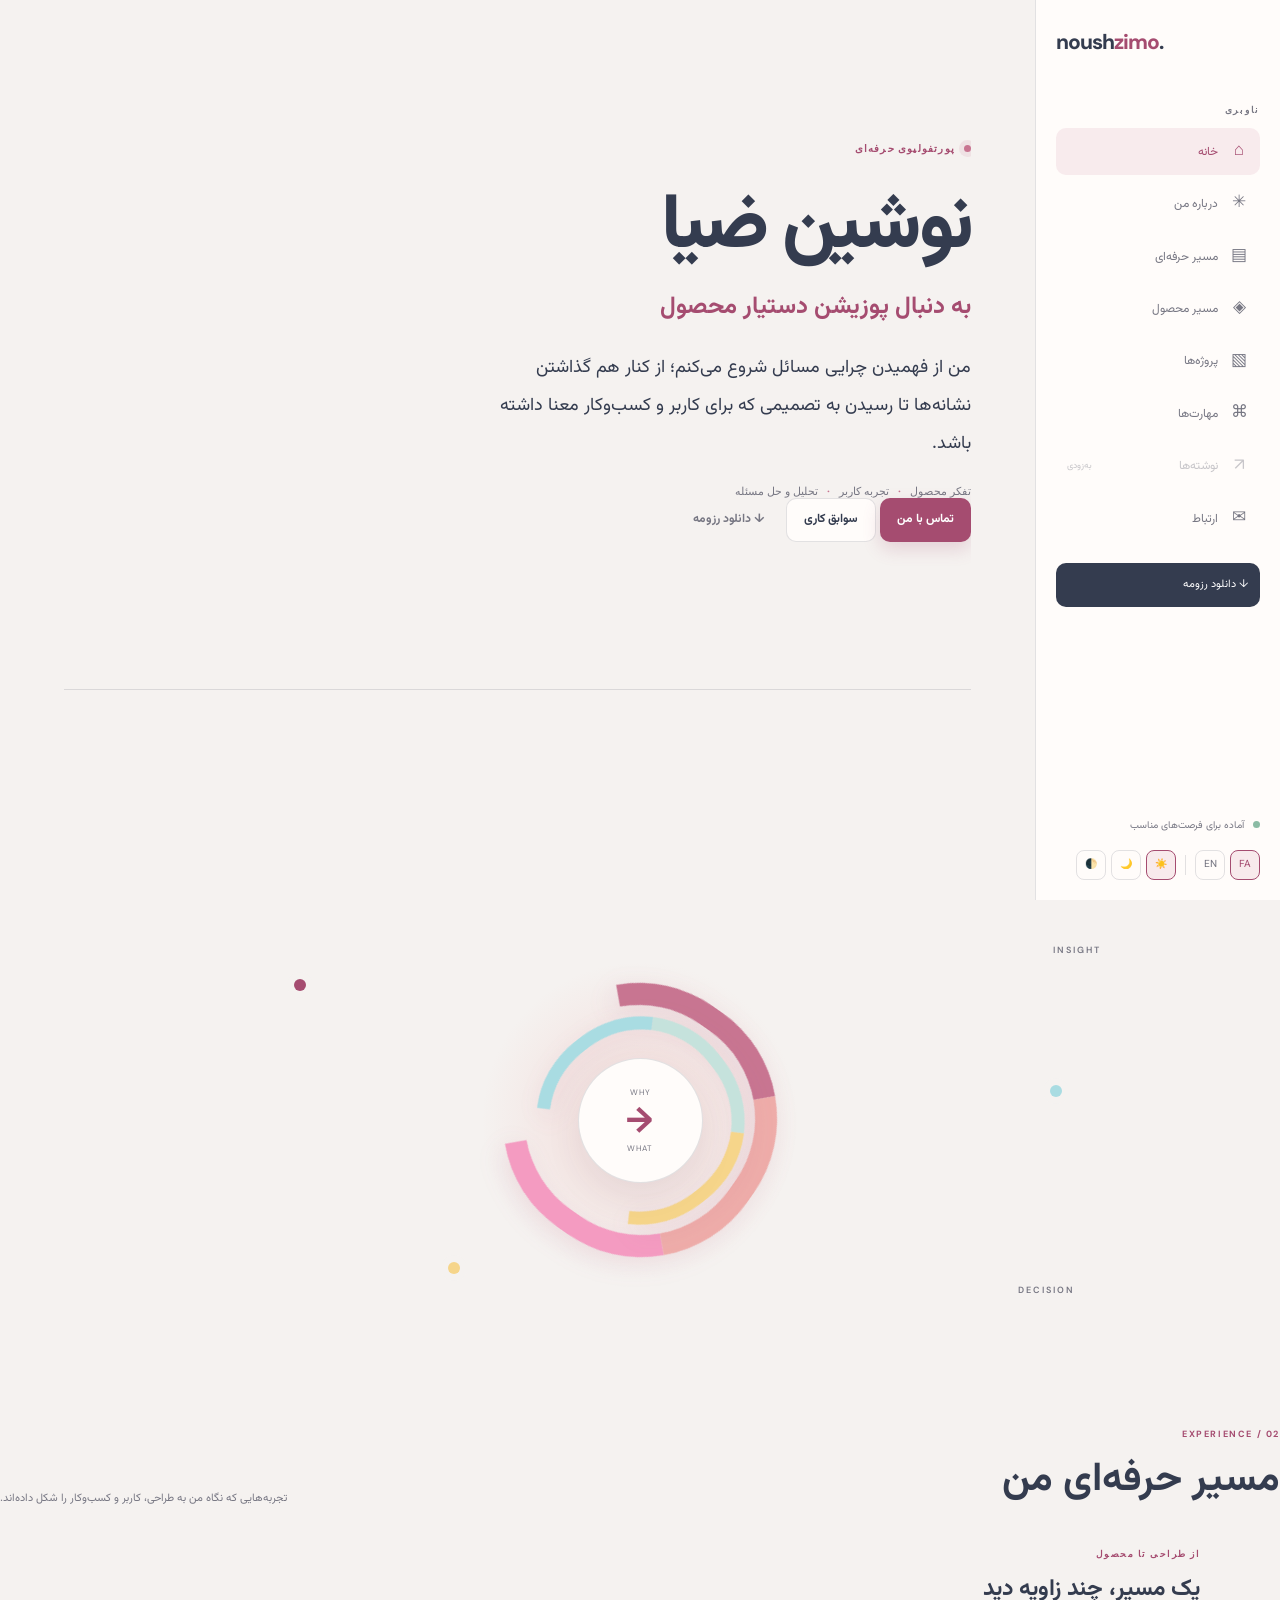
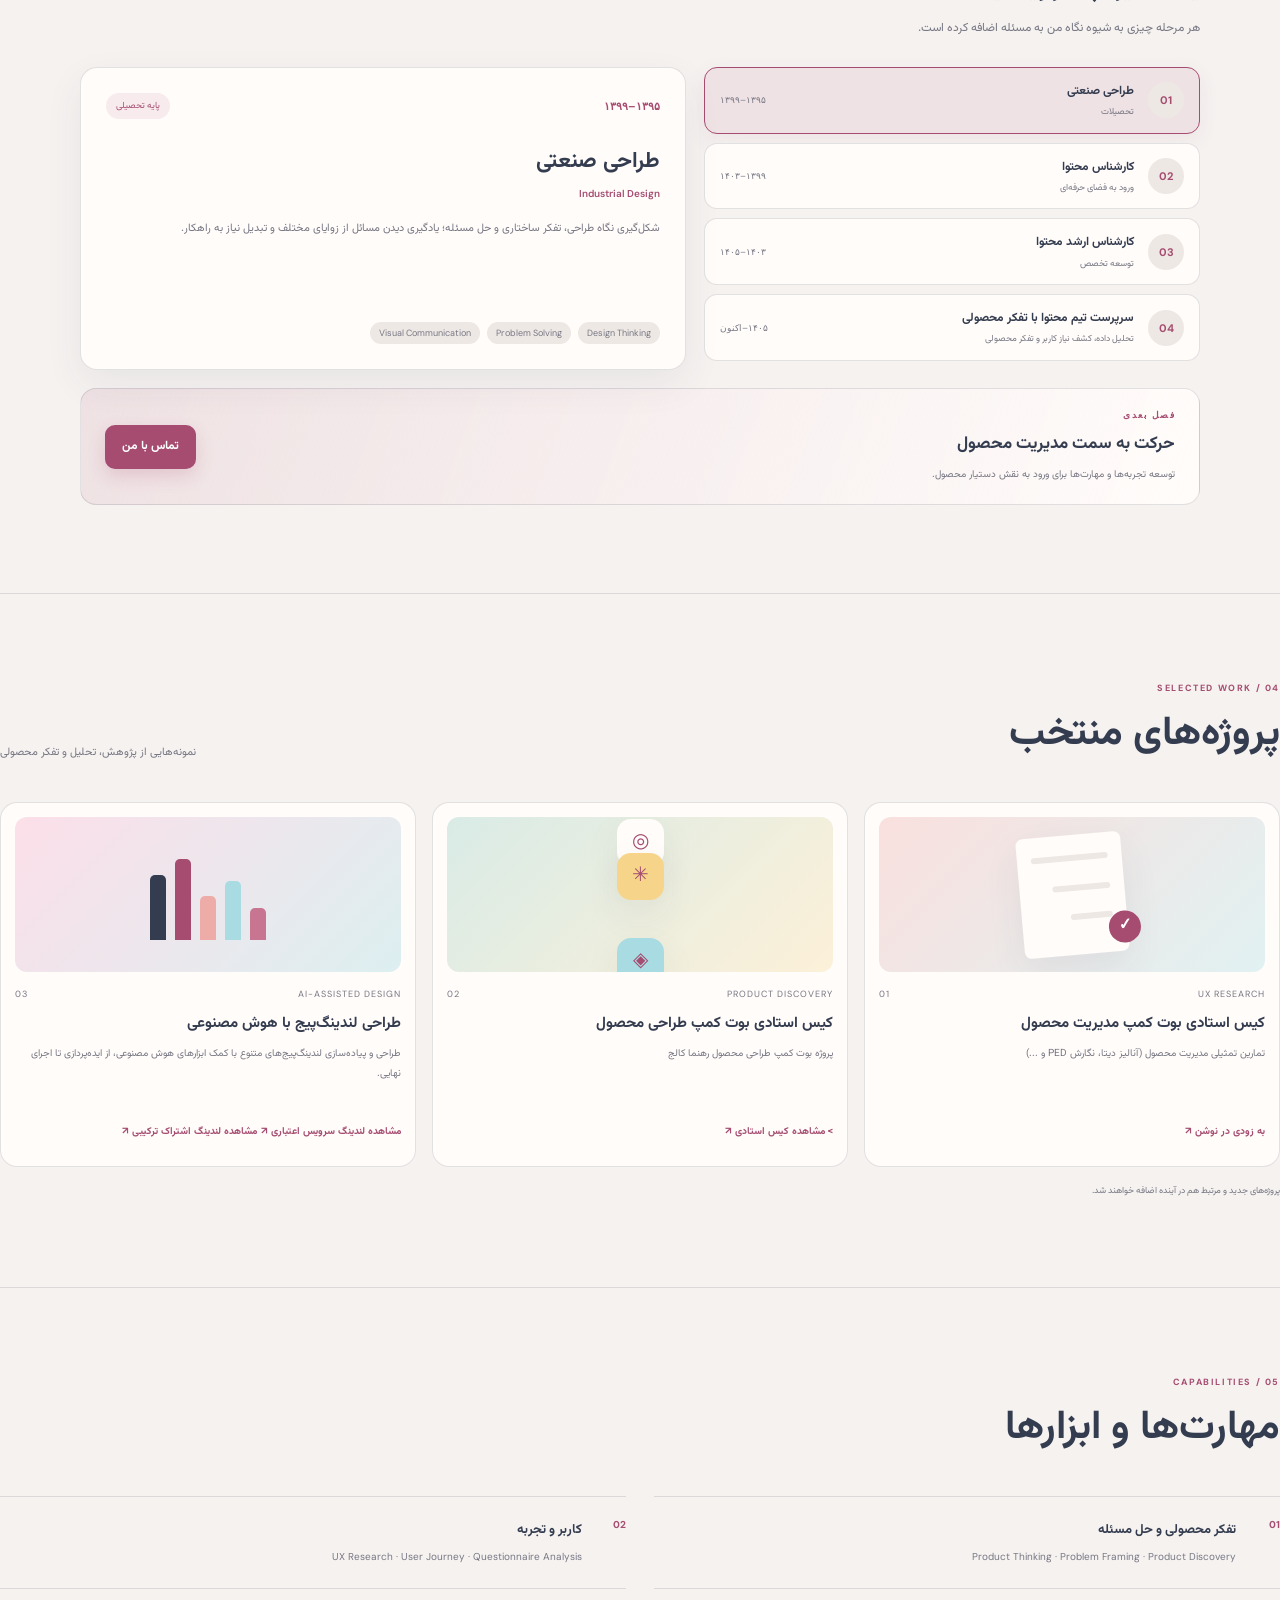
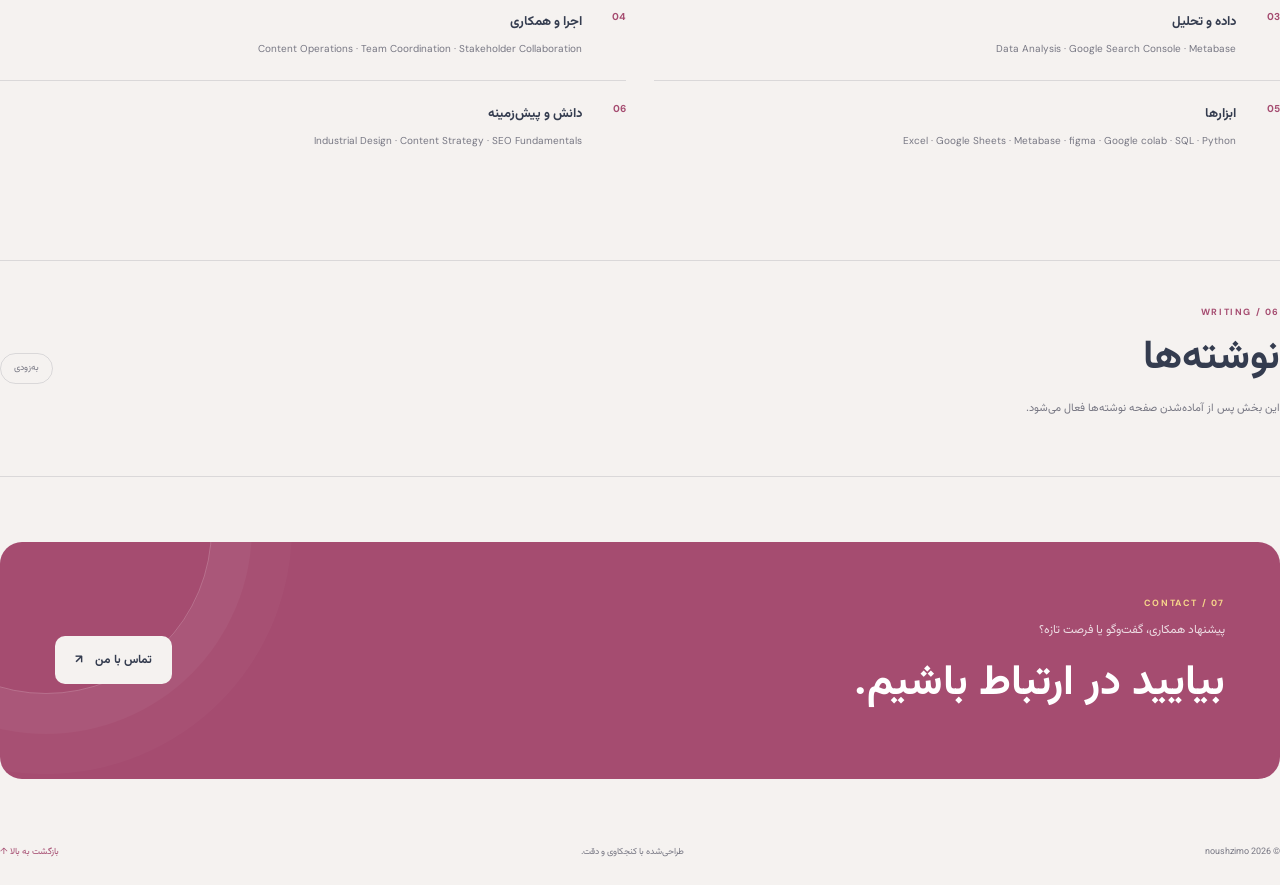
==== commit 482baad5: "Update index.html" ====
--- a/portfolio/index.html
+++ b/portfolio/index.html
@@ -110,10 +110,7 @@
           <span data-fa="تحلیل و حل مسئله" data-en="Analysis &amp; problem solving">تحلیل و حل مسئله</span>
         </div>
 
-        <div class="actions">
-            <a href="mailto:myjob.noush@gmail.com" class="contact-button">
-        <span data-fa="تماس با من" data-en="Get in touch">تماس با من</span> ↗
-
+               <a class="button primary" href="mailto:myjob.noush@gmail.com" data-fa="تماس با من" data-en="Get in touch">تماس با من</a>
           <a class="button secondary" href="#experience" data-fa="سوابق کاری" data-en="Experience">سوابق کاری</a>
 
 <a
@@ -242,8 +239,7 @@
             <h3 data-fa="حرکت به سمت مدیریت محصول" data-en="Moving toward Product Management">حرکت به سمت مدیریت محصول</h3>
             <p data-fa="توسعه تجربه‌ها و مهارت‌ها برای ورود به نقش دستیار محصول." data-en="Building on my experience and skills to step into an Associate Product Manager role.">توسعه تجربه‌ها و مهارت‌ها برای ورود به نقش دستیار محصول.</p>
           </div>
-     <a href="mailto:myjob.noush@gmail.com" class="contact-button">
-        <span data-fa="تماس با من" data-en="Get in touch">تماس با من</span> ↗
+    <a class="button primary" href="mailto:myjob.noush@gmail.com" data-fa="تماس با من" data-en="Get in touch">تماس با من</a>
           </a>
         </div>
       </div>
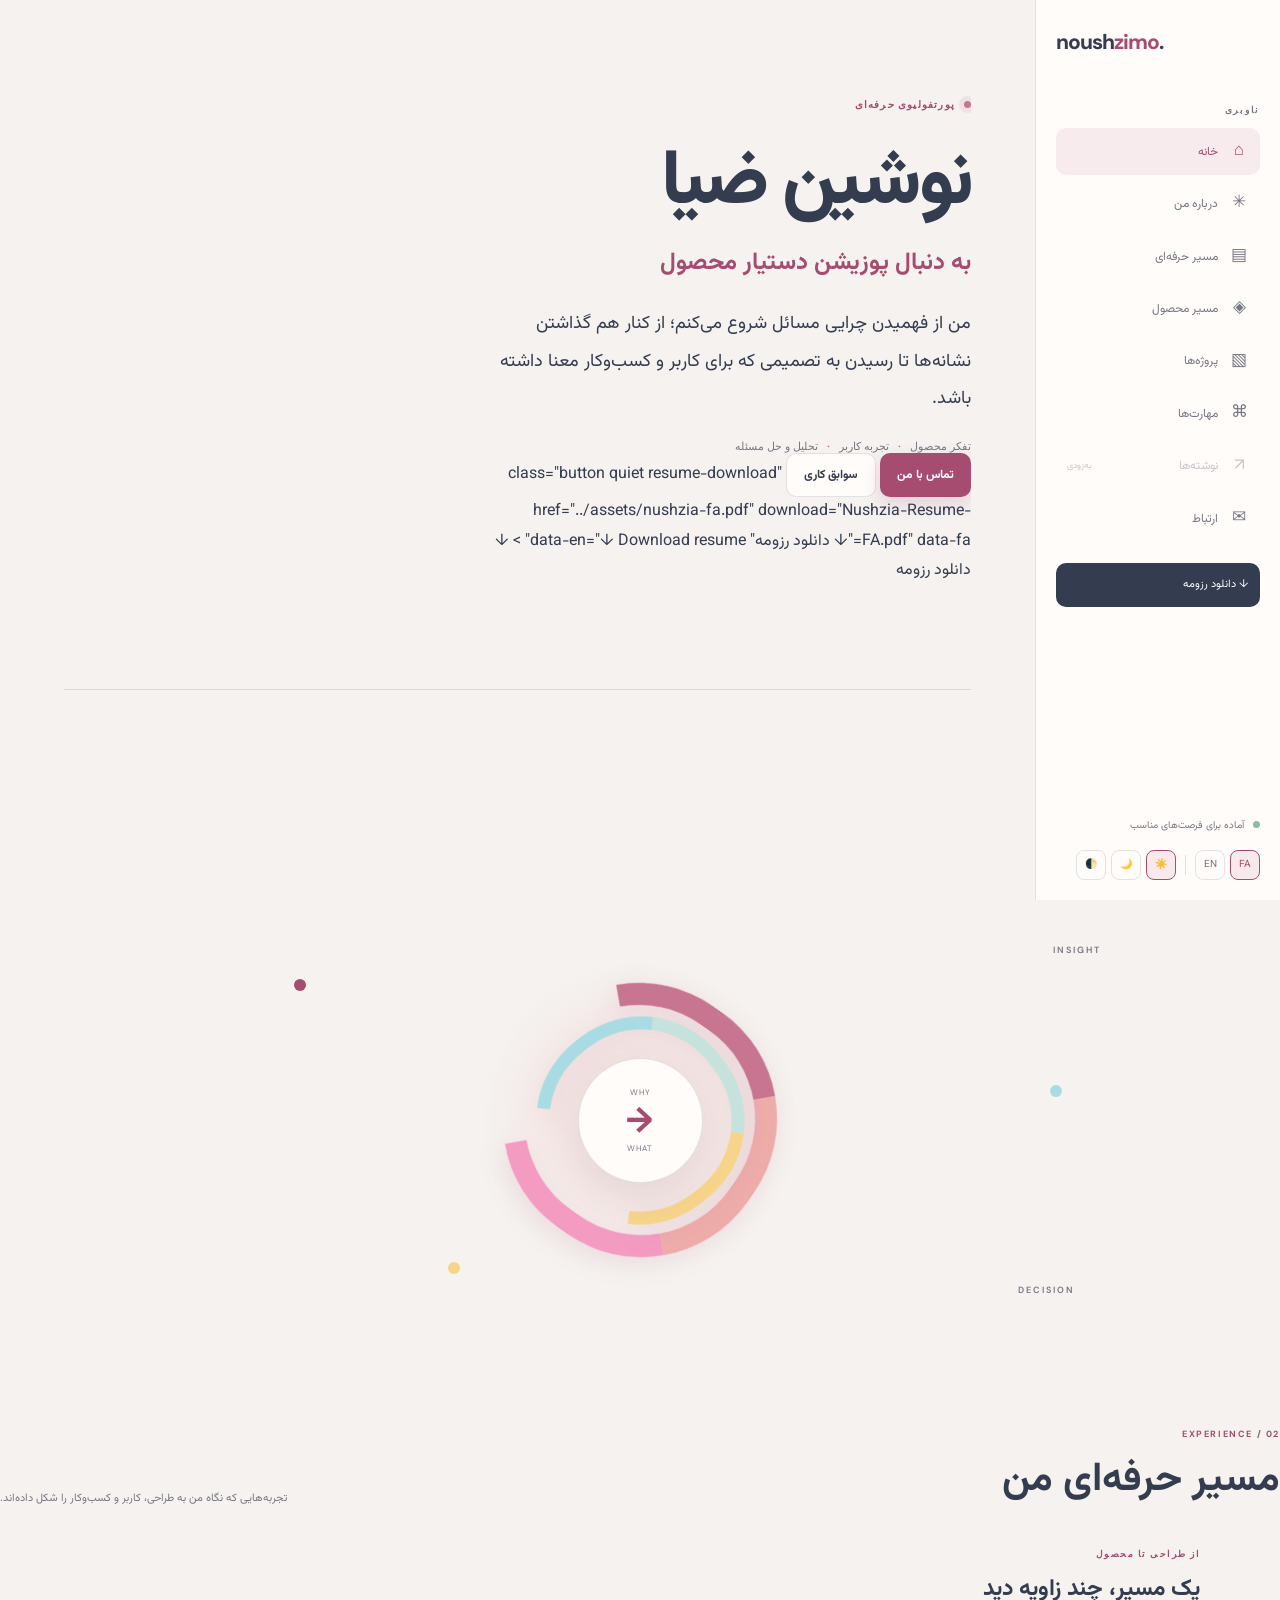
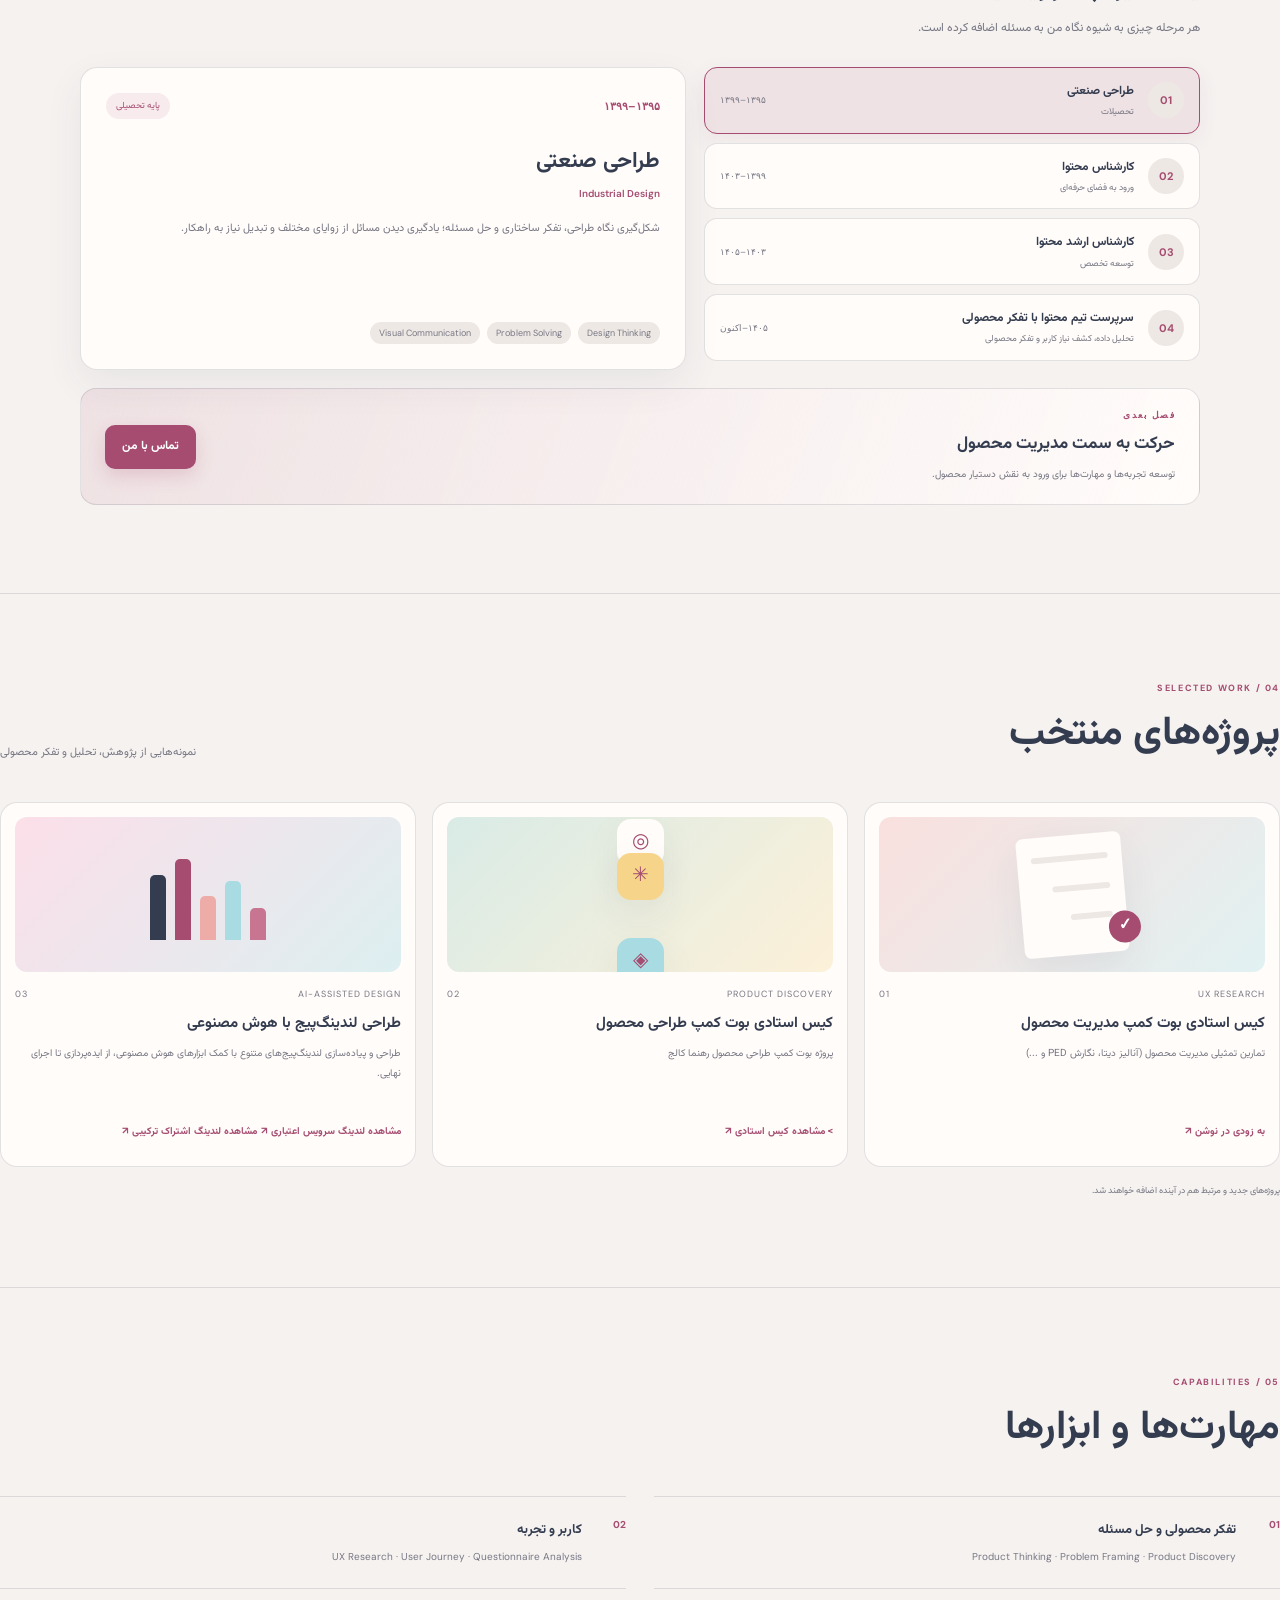
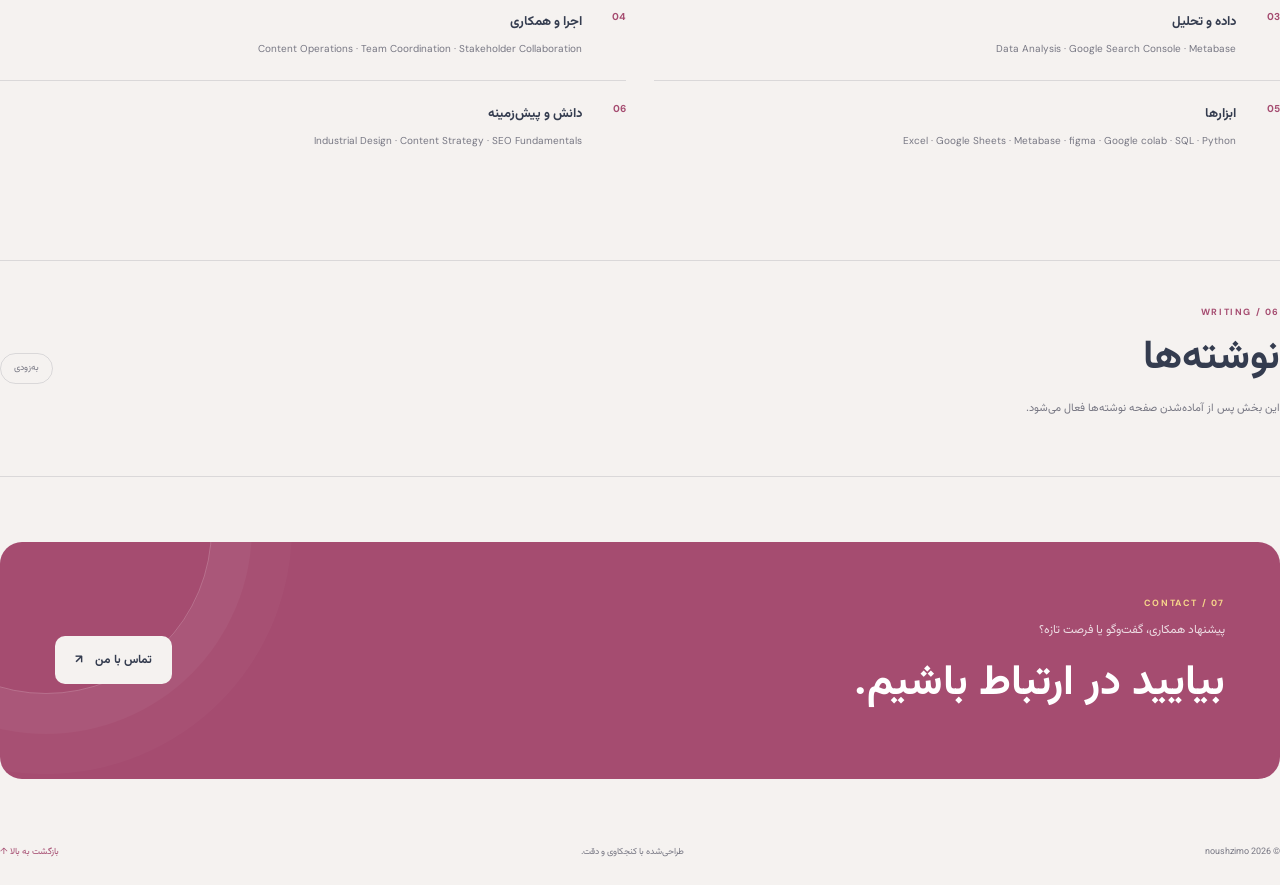
==== commit cf5b9ba9: "Update index.html" ====
--- a/portfolio/index.html
+++ b/portfolio/index.html
@@ -113,7 +113,7 @@
                <a class="button primary" href="mailto:myjob.noush@gmail.com" data-fa="تماس با من" data-en="Get in touch">تماس با من</a>
           <a class="button secondary" href="#experience" data-fa="سوابق کاری" data-en="Experience">سوابق کاری</a>
 
-<a
+<a>
   class="button quiet resume-download"
   href="../assets/nushzia-fa.pdf"
   download="Nushzia-Resume-FA.pdf"
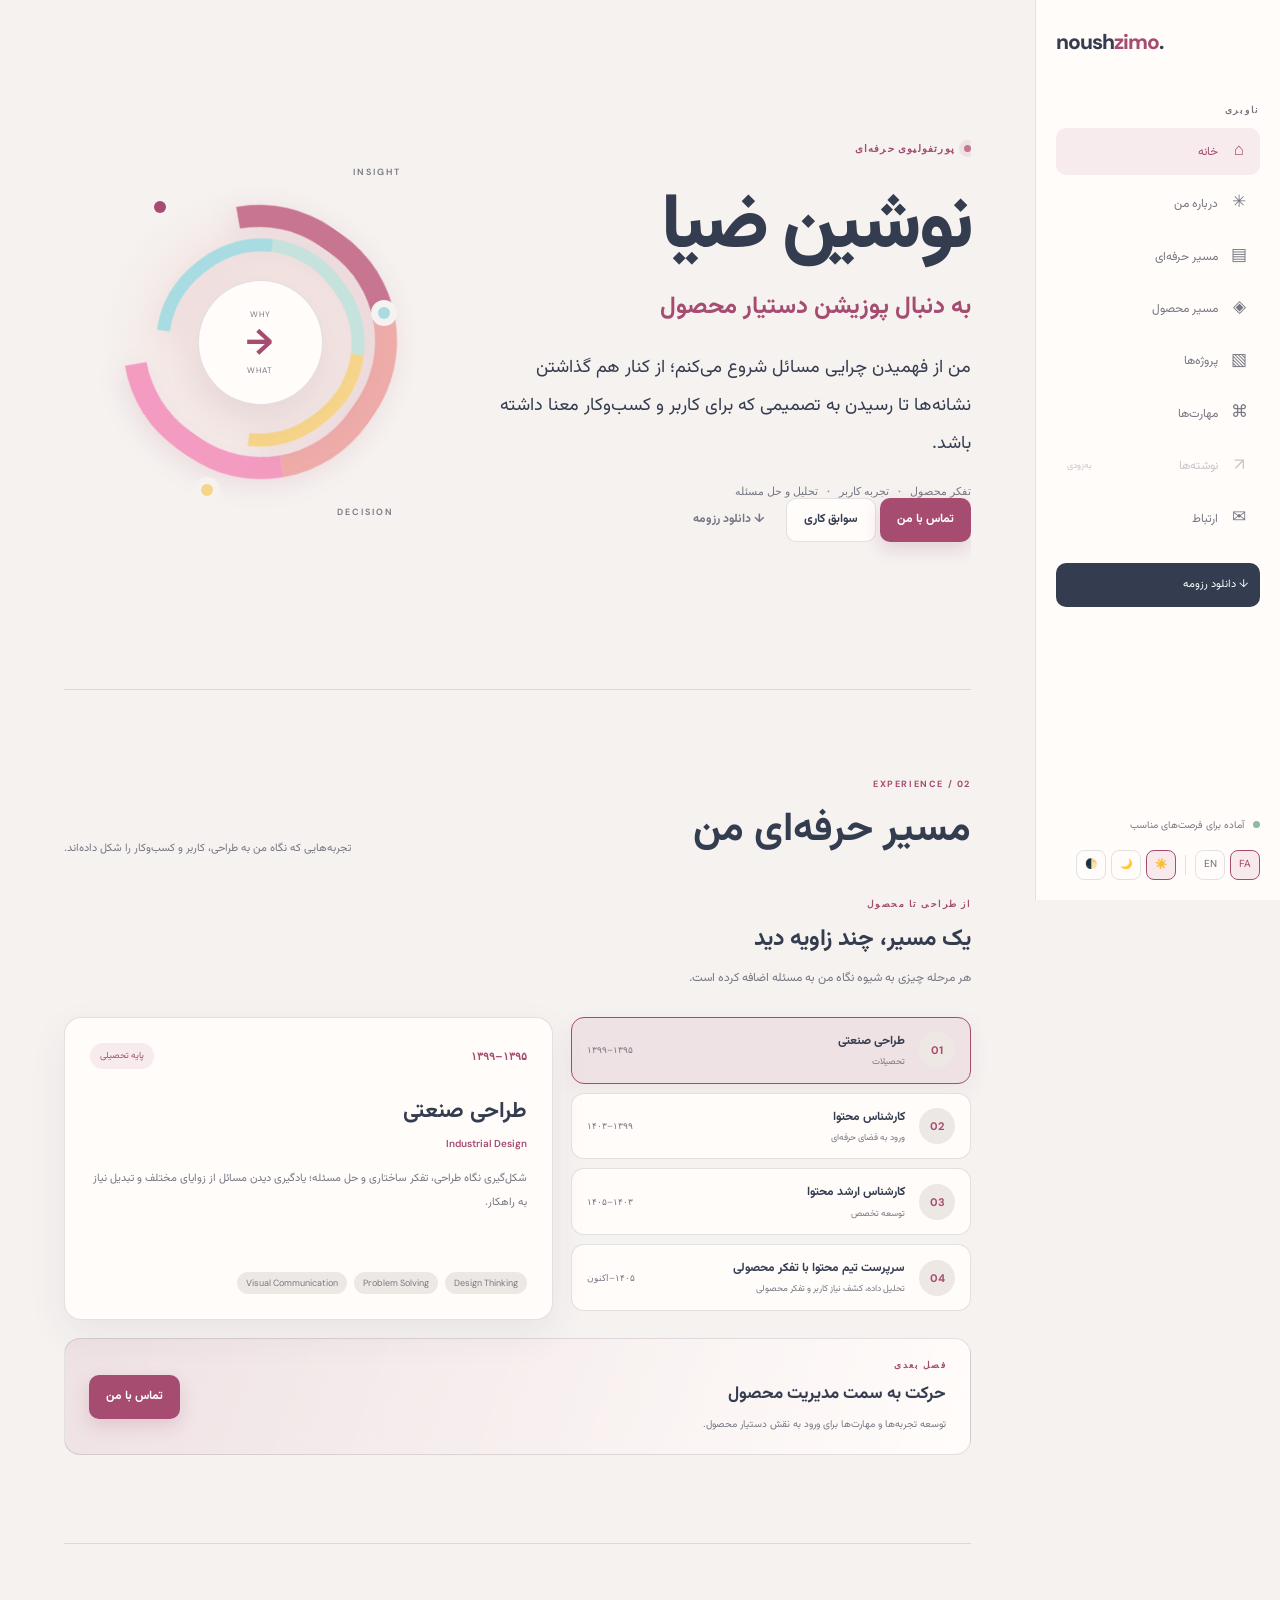
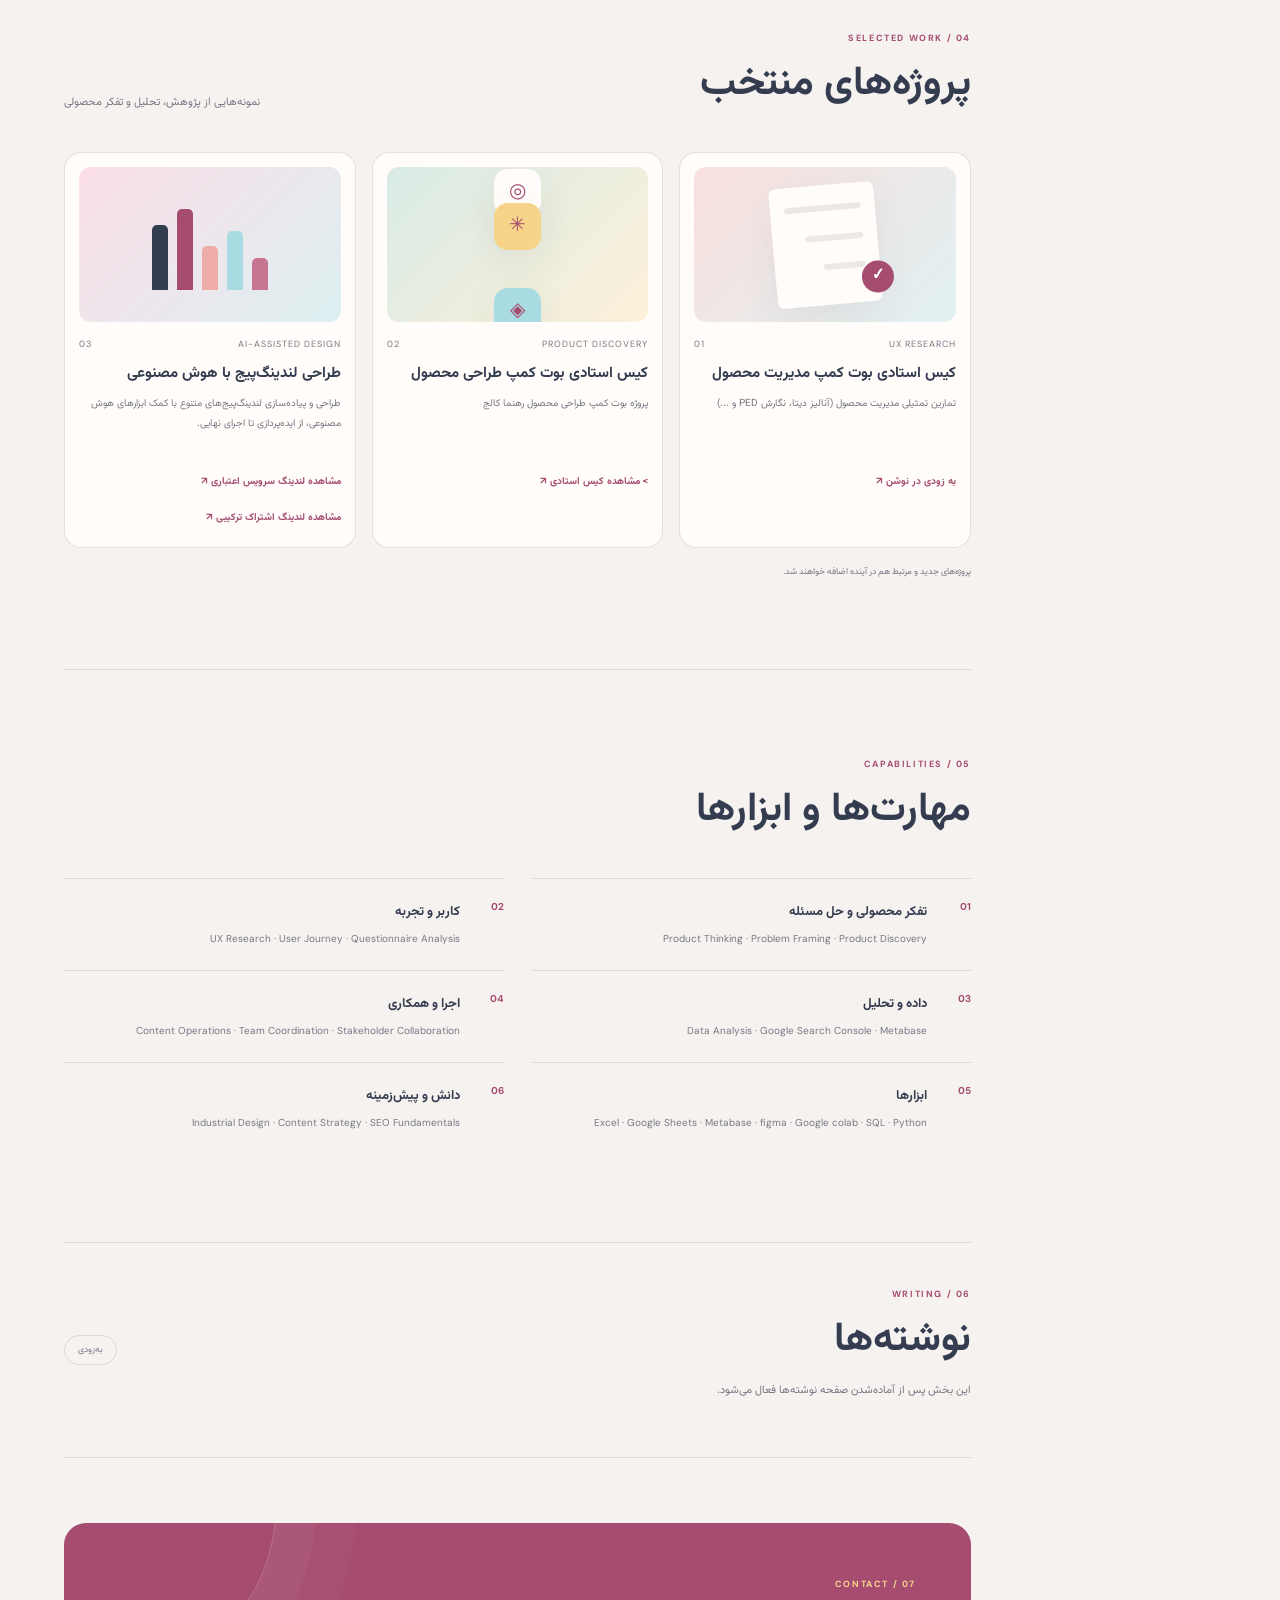
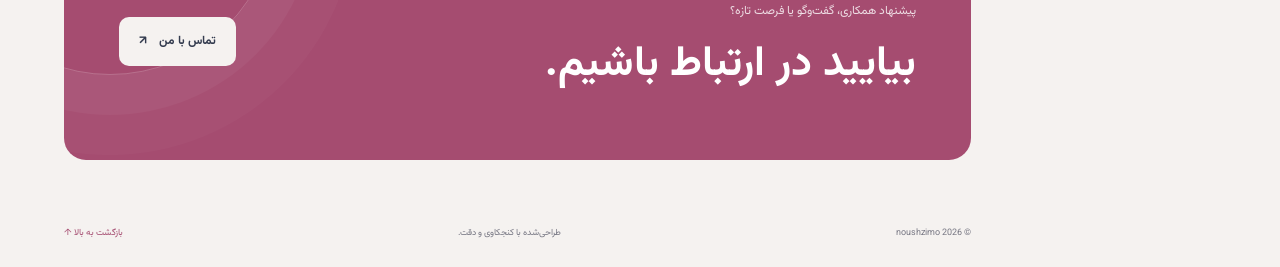
==== commit 5e0d2cc0: "Update index.html" ====
--- a/portfolio/index.html
+++ b/portfolio/index.html
@@ -89,68 +89,90 @@
       </div>
     </header>
 
-    <!-- HERO -->
-   <section class="hero section" id="home">
-
-      <div class="hero-copy">
-
-        <p class="eyebrow" data-fa="پورتفولیوی حرفه‌ای" data-en="PERSONAL PORTFOLIO">پورتفولیوی حرفه‌ای</p>
-
-        <h1 data-fa="نوشین ضیا" data-en="Noushin Zia">نوشین ضیا</h1>
-
-        <h2 data-fa="به دنبال پوزیشن دستیار محصول" data-en="Seeking an Associate Product Manager role">به دنبال پوزیشن دستیار محصول</h2>
-
-        <p class="hero-intro" data-fa="من از فهمیدن چرایی مسائل شروع می‌کنم؛ از کنار هم گذاشتن نشانه‌ها تا رسیدن به تصمیمی که برای کاربر و کسب‌وکار معنا داشته باشد." data-en="I start by understanding why things happen — connecting signals, finding patterns, and reaching decisions that create meaning for both users and the business.">من از فهمیدن چرایی مسائل شروع می‌کنم؛ از کنار هم گذاشتن نشانه‌ها تا رسیدن به تصمیمی که برای کاربر و کسب‌وکار معنا داشته باشد.</p>
-
-        <div class="focus-tags">
-          <span data-fa="تفکر محصول" data-en="Product thinking">تفکر محصول</span>
-          <b>·</b>
-          <span data-fa="تجربه کاربر" data-en="User experience">تجربه کاربر</span>
-          <b>·</b>
-          <span data-fa="تحلیل و حل مسئله" data-en="Analysis &amp; problem solving">تحلیل و حل مسئله</span>
-        </div>
-
-               <a class="button primary" href="mailto:myjob.noush@gmail.com" data-fa="تماس با من" data-en="Get in touch">تماس با من</a>
-          <a class="button secondary" href="#experience" data-fa="سوابق کاری" data-en="Experience">سوابق کاری</a>
-
-<a>
-  class="button quiet resume-download"
-  href="../assets/nushzia-fa.pdf"
-  download="Nushzia-Resume-FA.pdf"
-  data-fa="↓ دانلود رزومه"
-  data-en="↓ Download resume"
->
-  ↓ دانلود رزومه
-</a>
-
-      </div>
-
-      </div> <!-- end hero-copy -->
-      <!-- Abstract visual -->
-      <div class="hero-art" aria-hidden="true">
-
    
-
-        <div class="ribbon ribbon-a"></div>
-        <div class="ribbon ribbon-b"></div>
-
-        <div class="art-center">
-          <span>WHY</span>
-          <strong>→</strong>
-          <span>WHAT</span>
-        </div>
-
-        <i class="dot dot-a"></i>
-        <i class="dot dot-b"></i>
-        <i class="dot dot-c"></i>
-
-        <span class="art-word word-a">INSIGHT</span>
-        <span class="art-word word-b">DECISION</span>
-
-      </div>
-
-   
-    </section>
+<!-- HERO -->
+<section class="hero section" id="home">
+
+  <div class="hero-copy">
+
+    <p class="eyebrow"
+       data-fa="پورتفولیوی حرفه‌ای"
+       data-en="PERSONAL PORTFOLIO">
+      پورتفولیوی حرفه‌ای
+    </p>
+
+    <h1 data-fa="نوشین ضیا" data-en="Noushin Zia">
+      نوشین ضیا
+    </h1>
+
+    <h2
+      data-fa="به دنبال پوزیشن دستیار محصول"
+      data-en="Seeking an Associate Product Manager role">
+      به دنبال پوزیشن دستیار محصول
+    </h2>
+
+    <p class="hero-intro"
+       data-fa="من از فهمیدن چرایی مسائل شروع می‌کنم؛ از کنار هم گذاشتن نشانه‌ها تا رسیدن به تصمیمی که برای کاربر و کسب‌وکار معنا داشته باشد."
+       data-en="I start by understanding why things happen — connecting signals, finding patterns, and reaching decisions that create meaning for both users and the business.">
+      من از فهمیدن چرایی مسائل شروع می‌کنم؛ از کنار هم گذاشتن نشانه‌ها تا رسیدن به تصمیمی که برای کاربر و کسب‌وکار معنا داشته باشد.
+    </p>
+
+    <div class="focus-tags">
+      <span data-fa="تفکر محصول" data-en="Product thinking">تفکر محصول</span>
+      <b>·</b>
+      <span data-fa="تجربه کاربر" data-en="User experience">تجربه کاربر</span>
+      <b>·</b>
+      <span data-fa="تحلیل و حل مسئله" data-en="Analysis &amp; problem solving">تحلیل و حل مسئله</span>
+    </div>
+
+    <a class="button primary"
+       href="mailto:myjob.noush@gmail.com"
+       data-fa="تماس با من"
+       data-en="Get in touch">
+      تماس با من
+    </a>
+
+    <a class="button secondary"
+       href="#experience"
+       data-fa="سوابق کاری"
+       data-en="Experience">
+      سوابق کاری
+    </a>
+
+    <a class="button quiet resume-download"
+       href="../assets/nushzia-fa.pdf"
+       download="Nushzia-Resume-FA.pdf"
+       data-fa="↓ دانلود رزومه"
+       data-en="↓ Download resume">
+      ↓ دانلود رزومه
+    </a>
+
+  </div><!-- end hero-copy -->
+
+
+  <!-- Abstract visual -->
+  <div class="hero-art" aria-hidden="true">
+
+    <div class="ribbon ribbon-a"></div>
+    <div class="ribbon ribbon-b"></div>
+
+    <div class="art-center">
+      <span>WHY</span>
+      <strong>→</strong>
+      <span>WHAT</span>
+    </div>
+
+    <i class="dot dot-a"></i>
+    <i class="dot dot-b"></i>
+    <i class="dot dot-c"></i>
+
+    <span class="art-word word-a">INSIGHT</span>
+    <span class="art-word word-b">DECISION</span>
+
+  </div>
+
+</section>
+
     <!-- ABOUT -->
     
 
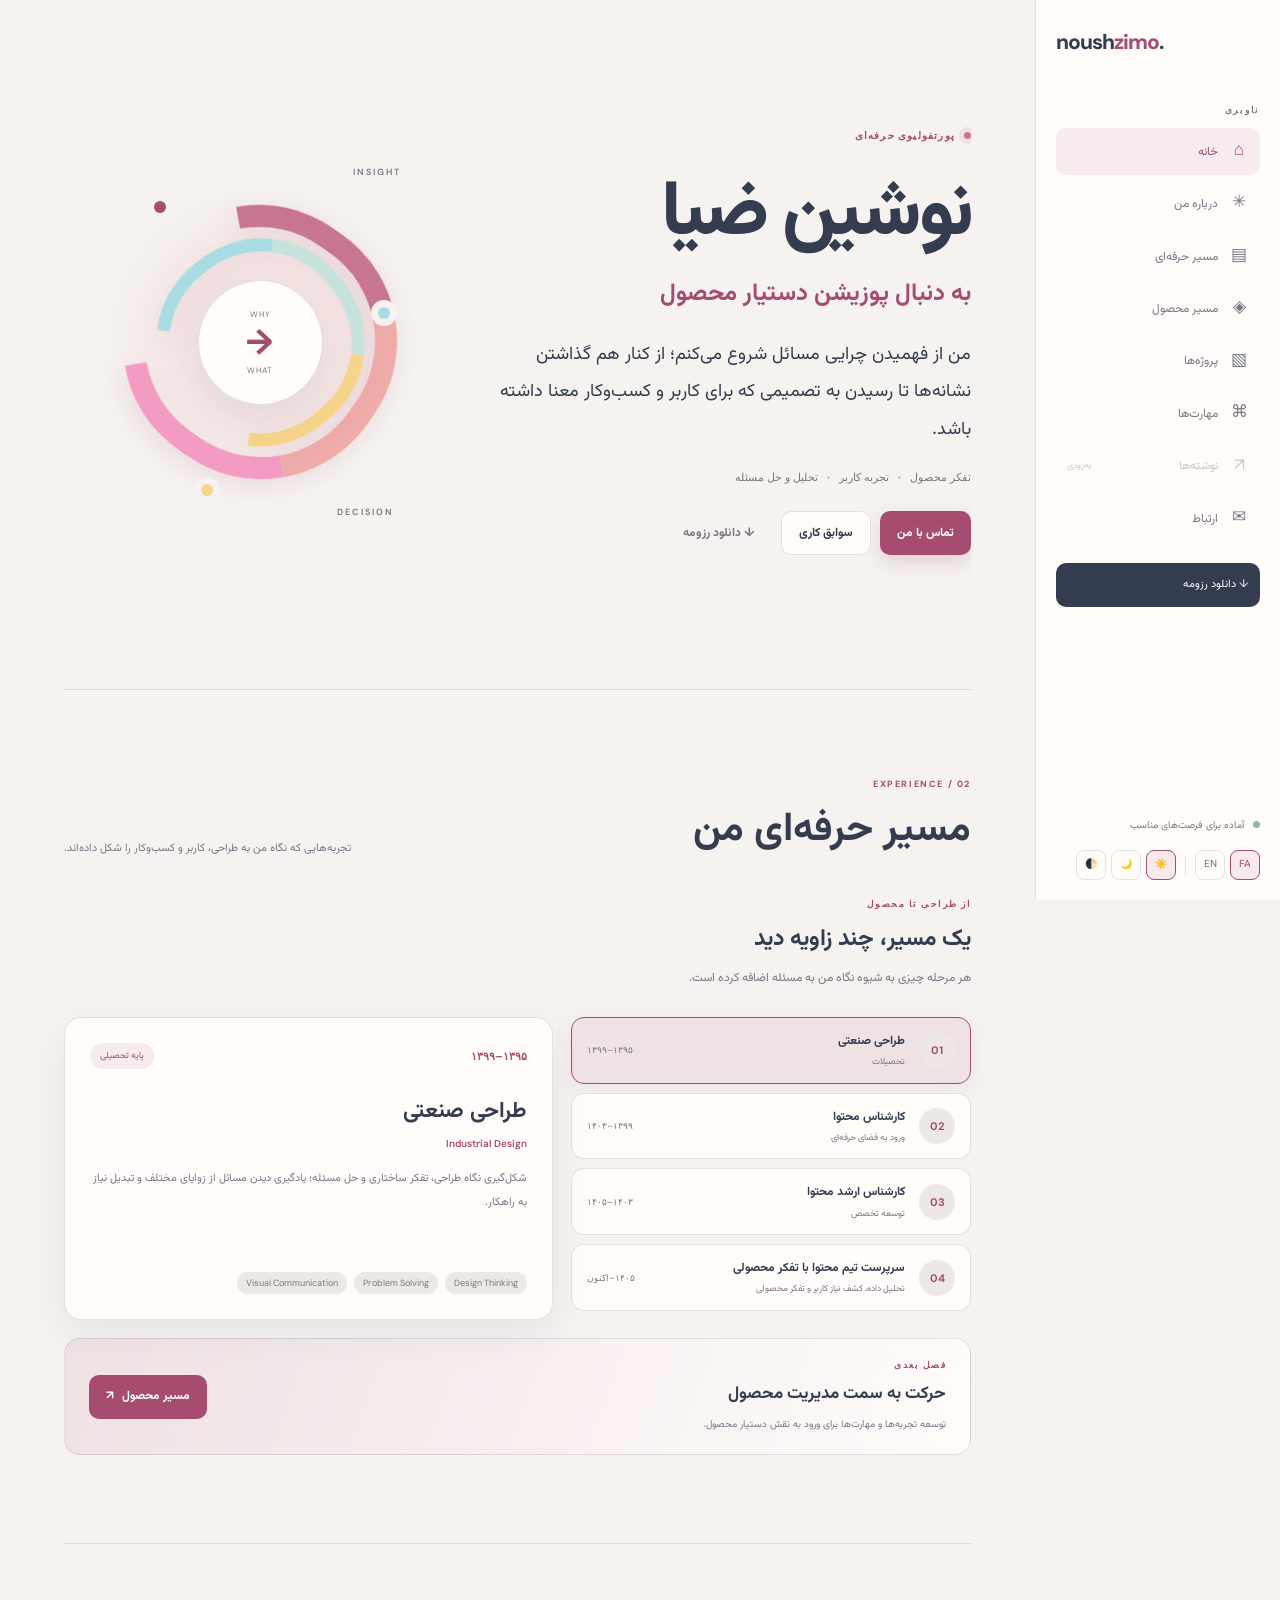
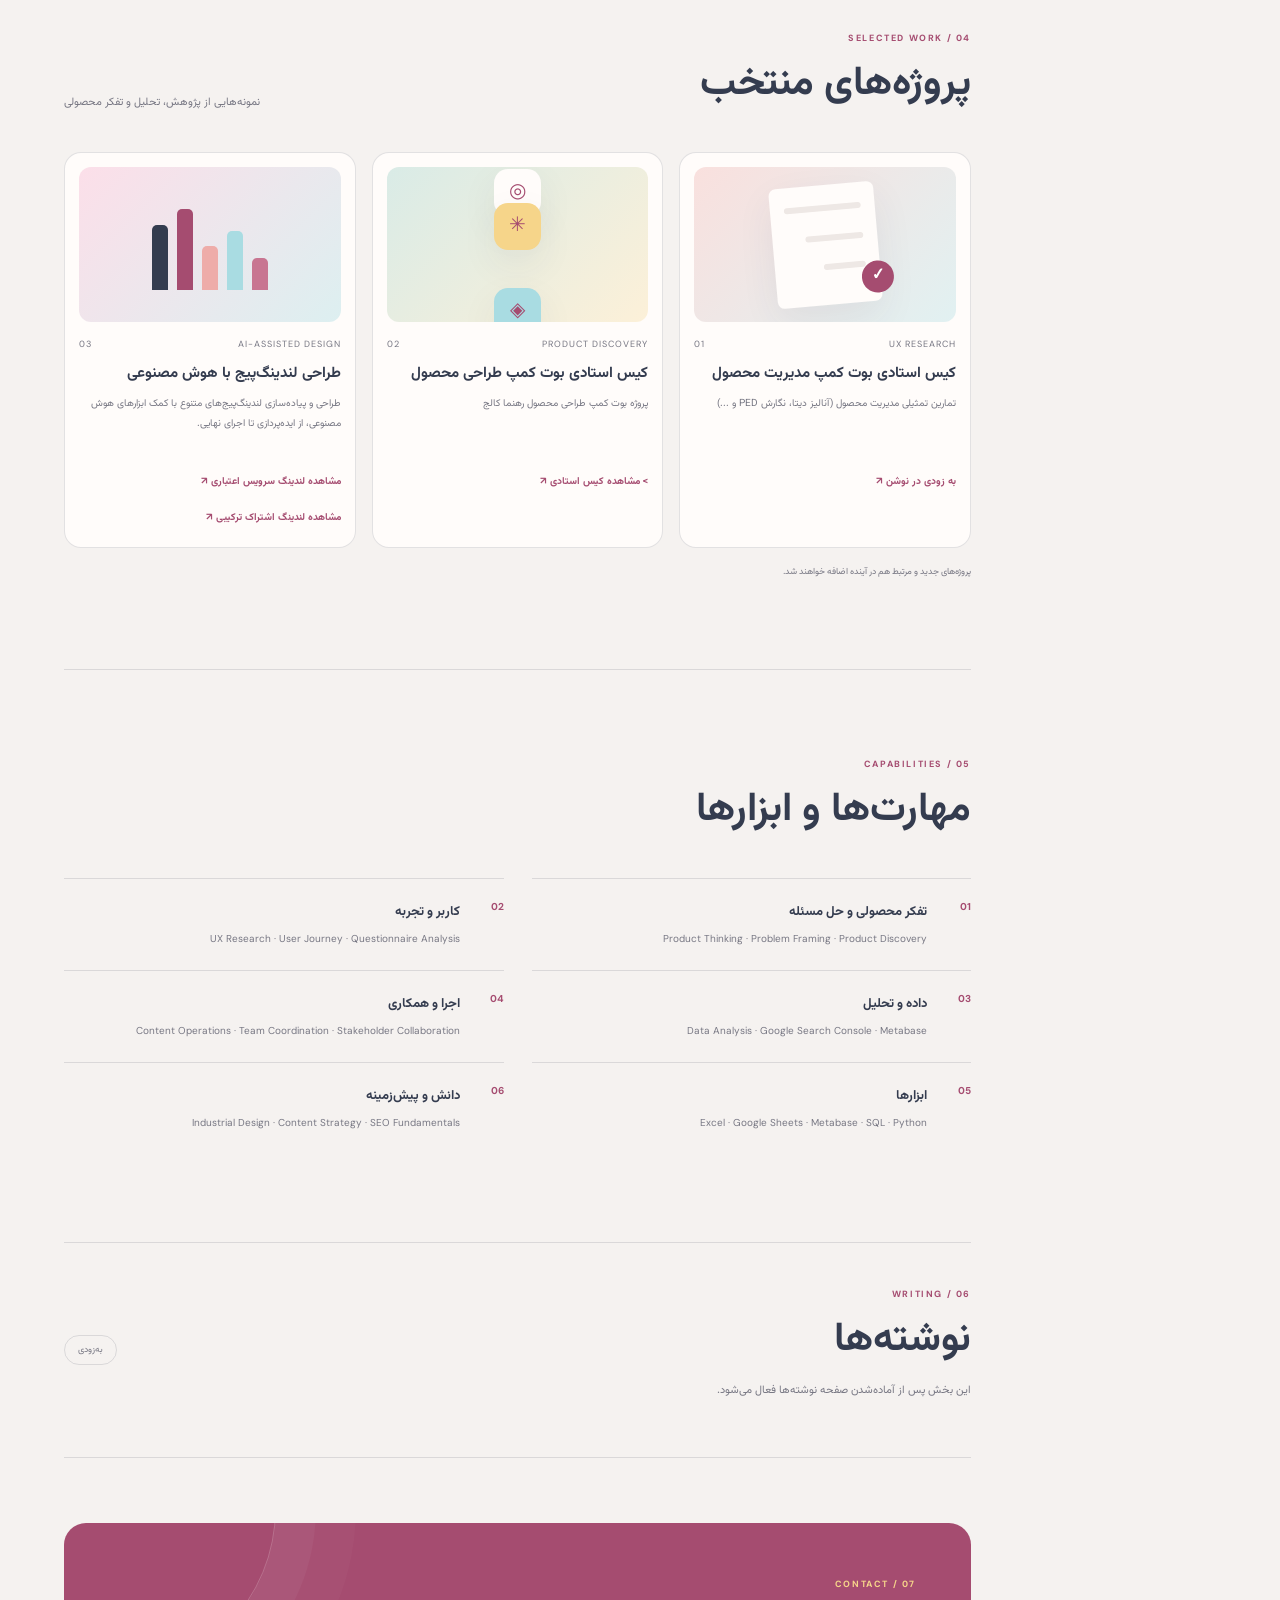
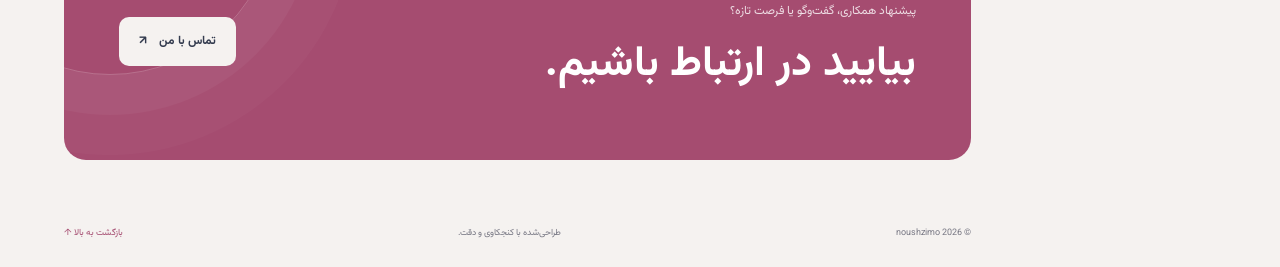
==== commit 5430ea5b: "Update index.html" ====
--- a/portfolio/index.html
+++ b/portfolio/index.html
@@ -89,90 +89,70 @@
       </div>
     </header>
 
+    <!-- HERO -->
+   <section class="hero section" id="home">
+
+      <div class="hero-copy">
+
+        <p class="eyebrow" data-fa="پورتفولیوی حرفه‌ای" data-en="PERSONAL PORTFOLIO">پورتفولیوی حرفه‌ای</p>
+
+        <h1 data-fa="نوشین ضیا" data-en="Noushin Zia">نوشین ضیا</h1>
+
+        <h2 data-fa="به دنبال پوزیشن دستیار محصول" data-en="Seeking an Associate Product Manager role">به دنبال پوزیشن دستیار محصول</h2>
+
+        <p class="hero-intro" data-fa="من از فهمیدن چرایی مسائل شروع می‌کنم؛ از کنار هم گذاشتن نشانه‌ها تا رسیدن به تصمیمی که برای کاربر و کسب‌وکار معنا داشته باشد." data-en="I start by understanding why things happen — connecting signals, finding patterns, and reaching decisions that create meaning for both users and the business.">من از فهمیدن چرایی مسائل شروع می‌کنم؛ از کنار هم گذاشتن نشانه‌ها تا رسیدن به تصمیمی که برای کاربر و کسب‌وکار معنا داشته باشد.</p>
+
+        <div class="focus-tags">
+          <span data-fa="تفکر محصول" data-en="Product thinking">تفکر محصول</span>
+          <b>·</b>
+          <span data-fa="تجربه کاربر" data-en="User experience">تجربه کاربر</span>
+          <b>·</b>
+          <span data-fa="تحلیل و حل مسئله" data-en="Analysis &amp; problem solving">تحلیل و حل مسئله</span>
+        </div>
+
+        <div class="actions">
+          <a class="button primary" href="#contact" data-fa="تماس با من" data-en="Get in touch">تماس با من</a>
+
+          <a class="button secondary" href="#experience" data-fa="سوابق کاری" data-en="Experience">سوابق کاری</a>
+
+<a
+  class="button quiet resume-download"
+  href="../assets/nushzia-fa.pdf"
+  download="Nushzia-Resume-FA.pdf"
+  data-fa="↓ دانلود رزومه"
+  data-en="↓ Download resume"
+>
+  ↓ دانلود رزومه
+</a>
+
+      </div>
+
+      </div> <!-- end hero-copy -->
+      <!-- Abstract visual -->
+      <div class="hero-art" aria-hidden="true">
+
    
-<!-- HERO -->
-<section class="hero section" id="home">
-
-  <div class="hero-copy">
-
-    <p class="eyebrow"
-       data-fa="پورتفولیوی حرفه‌ای"
-       data-en="PERSONAL PORTFOLIO">
-      پورتفولیوی حرفه‌ای
-    </p>
-
-    <h1 data-fa="نوشین ضیا" data-en="Noushin Zia">
-      نوشین ضیا
-    </h1>
-
-    <h2
-      data-fa="به دنبال پوزیشن دستیار محصول"
-      data-en="Seeking an Associate Product Manager role">
-      به دنبال پوزیشن دستیار محصول
-    </h2>
-
-    <p class="hero-intro"
-       data-fa="من از فهمیدن چرایی مسائل شروع می‌کنم؛ از کنار هم گذاشتن نشانه‌ها تا رسیدن به تصمیمی که برای کاربر و کسب‌وکار معنا داشته باشد."
-       data-en="I start by understanding why things happen — connecting signals, finding patterns, and reaching decisions that create meaning for both users and the business.">
-      من از فهمیدن چرایی مسائل شروع می‌کنم؛ از کنار هم گذاشتن نشانه‌ها تا رسیدن به تصمیمی که برای کاربر و کسب‌وکار معنا داشته باشد.
-    </p>
-
-    <div class="focus-tags">
-      <span data-fa="تفکر محصول" data-en="Product thinking">تفکر محصول</span>
-      <b>·</b>
-      <span data-fa="تجربه کاربر" data-en="User experience">تجربه کاربر</span>
-      <b>·</b>
-      <span data-fa="تحلیل و حل مسئله" data-en="Analysis &amp; problem solving">تحلیل و حل مسئله</span>
-    </div>
-
-    <a class="button primary"
-       href="mailto:myjob.noush@gmail.com"
-       data-fa="تماس با من"
-       data-en="Get in touch">
-      تماس با من
-    </a>
-
-    <a class="button secondary"
-       href="#experience"
-       data-fa="سوابق کاری"
-       data-en="Experience">
-      سوابق کاری
-    </a>
-
-    <a class="button quiet resume-download"
-       href="../assets/nushzia-fa.pdf"
-       download="Nushzia-Resume-FA.pdf"
-       data-fa="↓ دانلود رزومه"
-       data-en="↓ Download resume">
-      ↓ دانلود رزومه
-    </a>
-
-  </div><!-- end hero-copy -->
-
-
-  <!-- Abstract visual -->
-  <div class="hero-art" aria-hidden="true">
-
-    <div class="ribbon ribbon-a"></div>
-    <div class="ribbon ribbon-b"></div>
-
-    <div class="art-center">
-      <span>WHY</span>
-      <strong>→</strong>
-      <span>WHAT</span>
-    </div>
-
-    <i class="dot dot-a"></i>
-    <i class="dot dot-b"></i>
-    <i class="dot dot-c"></i>
-
-    <span class="art-word word-a">INSIGHT</span>
-    <span class="art-word word-b">DECISION</span>
-
-  </div>
-
-</section>
-
+
+        <div class="ribbon ribbon-a"></div>
+        <div class="ribbon ribbon-b"></div>
+
+        <div class="art-center">
+          <span>WHY</span>
+          <strong>→</strong>
+          <span>WHAT</span>
+        </div>
+
+        <i class="dot dot-a"></i>
+        <i class="dot dot-b"></i>
+        <i class="dot dot-c"></i>
+
+        <span class="art-word word-a">INSIGHT</span>
+        <span class="art-word word-b">DECISION</span>
+
+      </div>
+
+   
+    </section>
     <!-- ABOUT -->
     
 
@@ -261,7 +241,8 @@
             <h3 data-fa="حرکت به سمت مدیریت محصول" data-en="Moving toward Product Management">حرکت به سمت مدیریت محصول</h3>
             <p data-fa="توسعه تجربه‌ها و مهارت‌ها برای ورود به نقش دستیار محصول." data-en="Building on my experience and skills to step into an Associate Product Manager role.">توسعه تجربه‌ها و مهارت‌ها برای ورود به نقش دستیار محصول.</p>
           </div>
-    <a class="button primary" href="mailto:myjob.noush@gmail.com" data-fa="تماس با من" data-en="Get in touch">تماس با من</a>
+          <a href="#product" class="button button-primary">
+            <span data-fa="مسیر محصول" data-en="Product direction">مسیر محصول</span> ↗
           </a>
         </div>
       </div>
@@ -378,7 +359,7 @@
           <span>05</span>
           <div>
             <h3 data-fa="ابزارها" data-en="Tools">ابزارها</h3>
-            <p>Excel · Google Sheets · Metabase · figma · Google colab · SQL · Python</p>
+            <p>Excel · Google Sheets · Metabase · SQL · Python</p>
           </div>
         </article>
         <article class="skill-group">
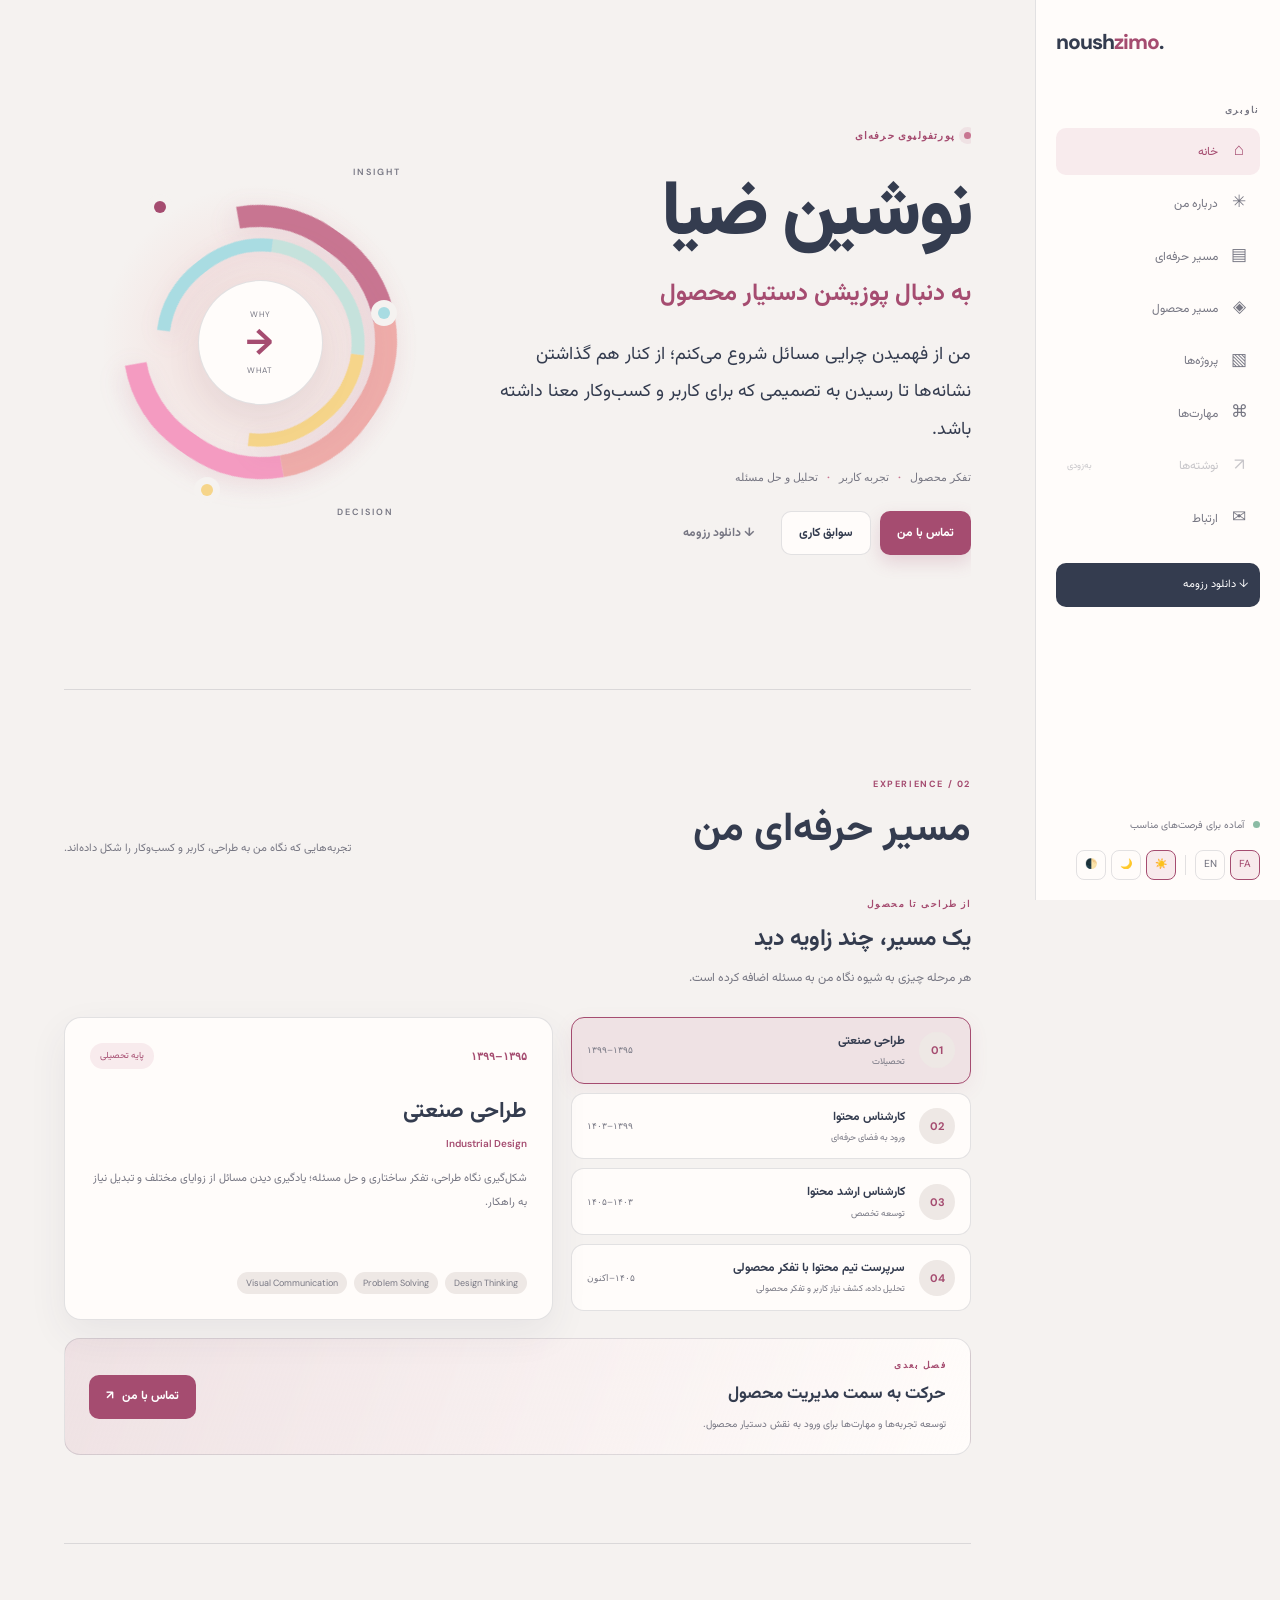
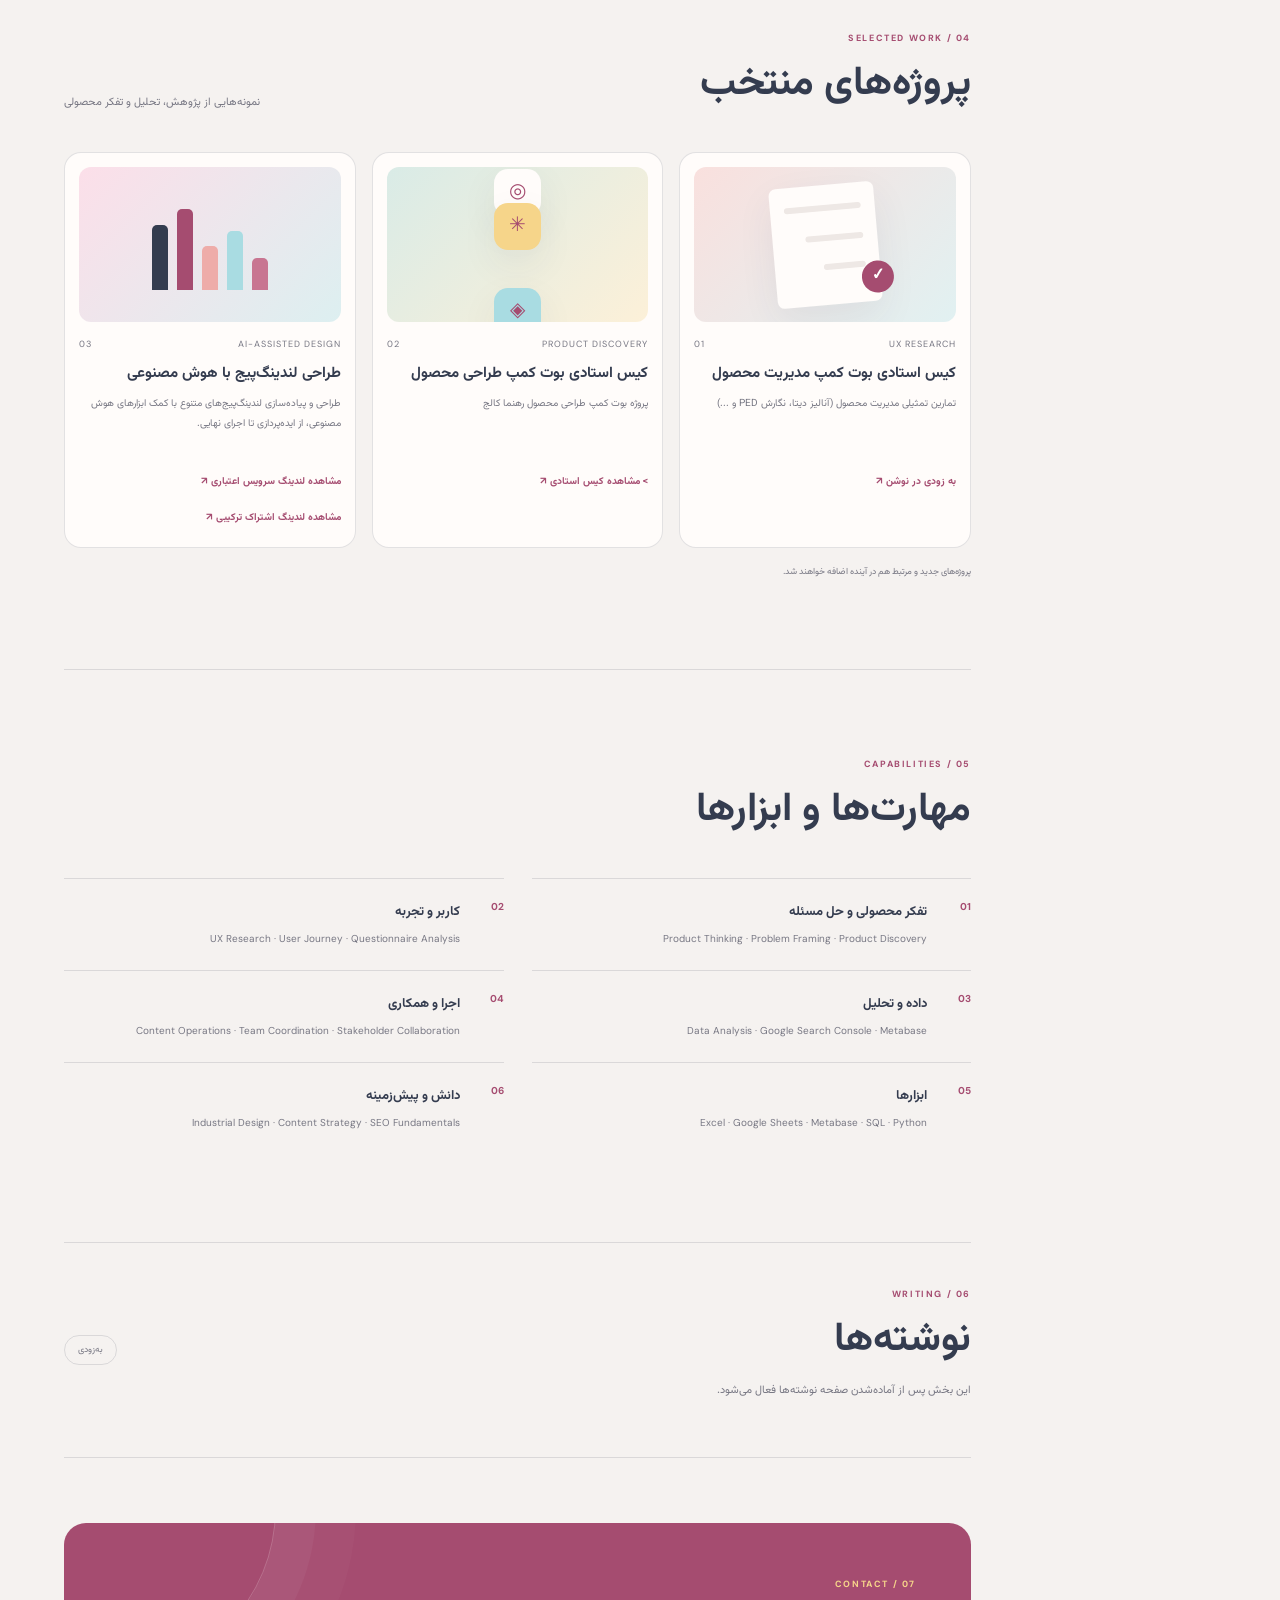
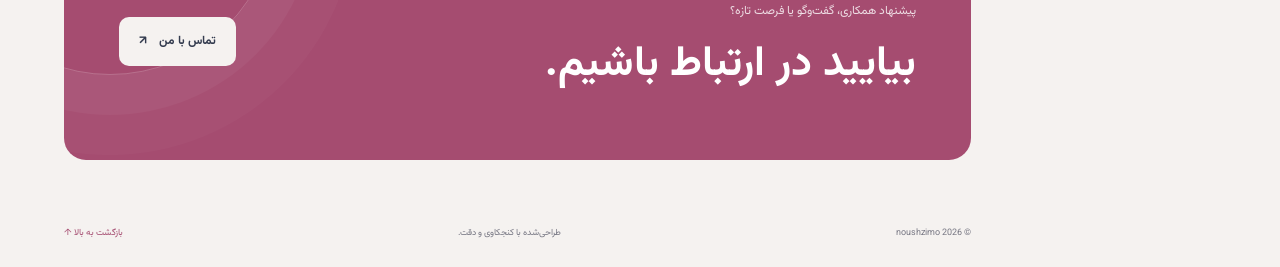
==== commit 15d47017: "Update index.html" ====
--- a/portfolio/index.html
+++ b/portfolio/index.html
@@ -111,7 +111,7 @@
         </div>
 
         <div class="actions">
-          <a class="button primary" href="#contact" data-fa="تماس با من" data-en="Get in touch">تماس با من</a>
+          <a class="button primary" href="mailto:myjob.noush@gmail.com" data-fa="تماس با من" data-en="Get in touch">تماس با من</a>
 
           <a class="button secondary" href="#experience" data-fa="سوابق کاری" data-en="Experience">سوابق کاری</a>
 
@@ -241,8 +241,8 @@
             <h3 data-fa="حرکت به سمت مدیریت محصول" data-en="Moving toward Product Management">حرکت به سمت مدیریت محصول</h3>
             <p data-fa="توسعه تجربه‌ها و مهارت‌ها برای ورود به نقش دستیار محصول." data-en="Building on my experience and skills to step into an Associate Product Manager role.">توسعه تجربه‌ها و مهارت‌ها برای ورود به نقش دستیار محصول.</p>
           </div>
-          <a href="#product" class="button button-primary">
-            <span data-fa="مسیر محصول" data-en="Product direction">مسیر محصول</span> ↗
+          <a href="mailto:myjob.noush@gmail.com" class="button button-primary">
+            <span data-fa=" تماس با من" data-en=" Get in touch "> تماس با من</span> ↗
           </a>
         </div>
       </div>
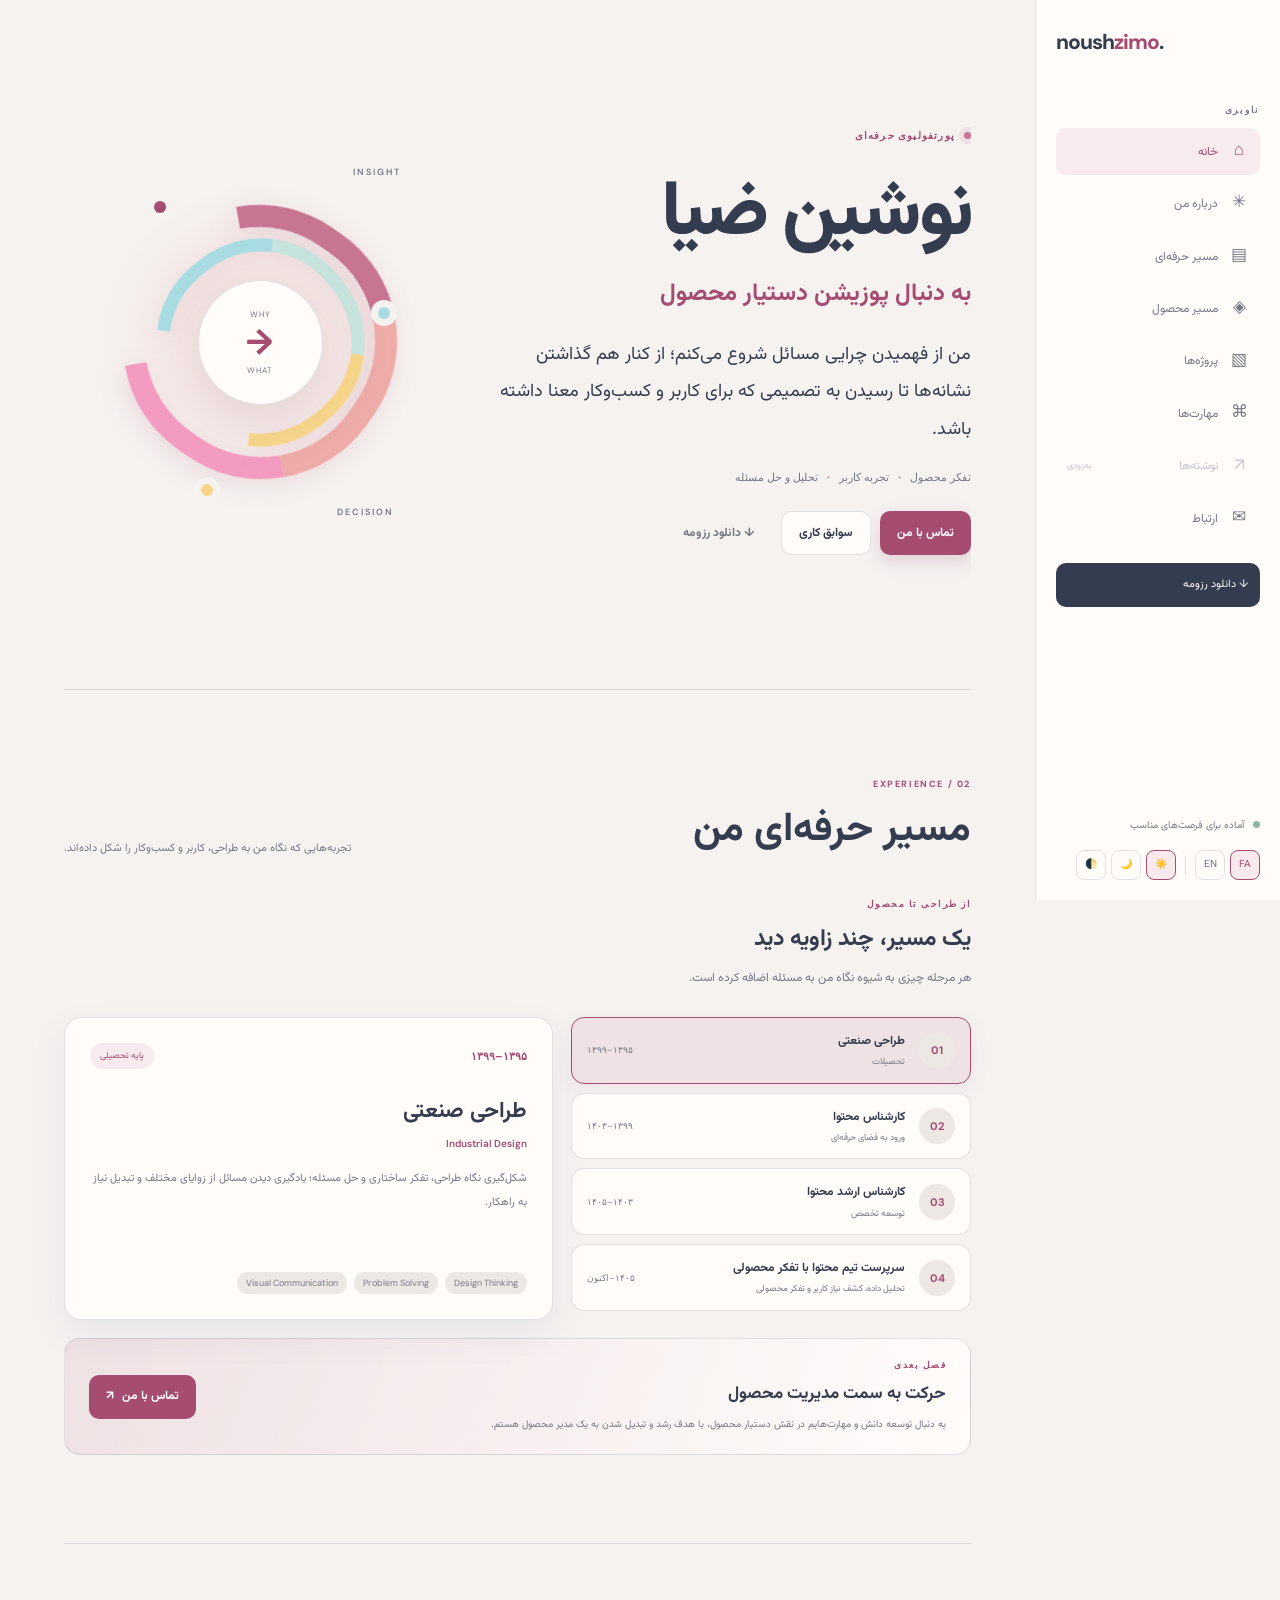
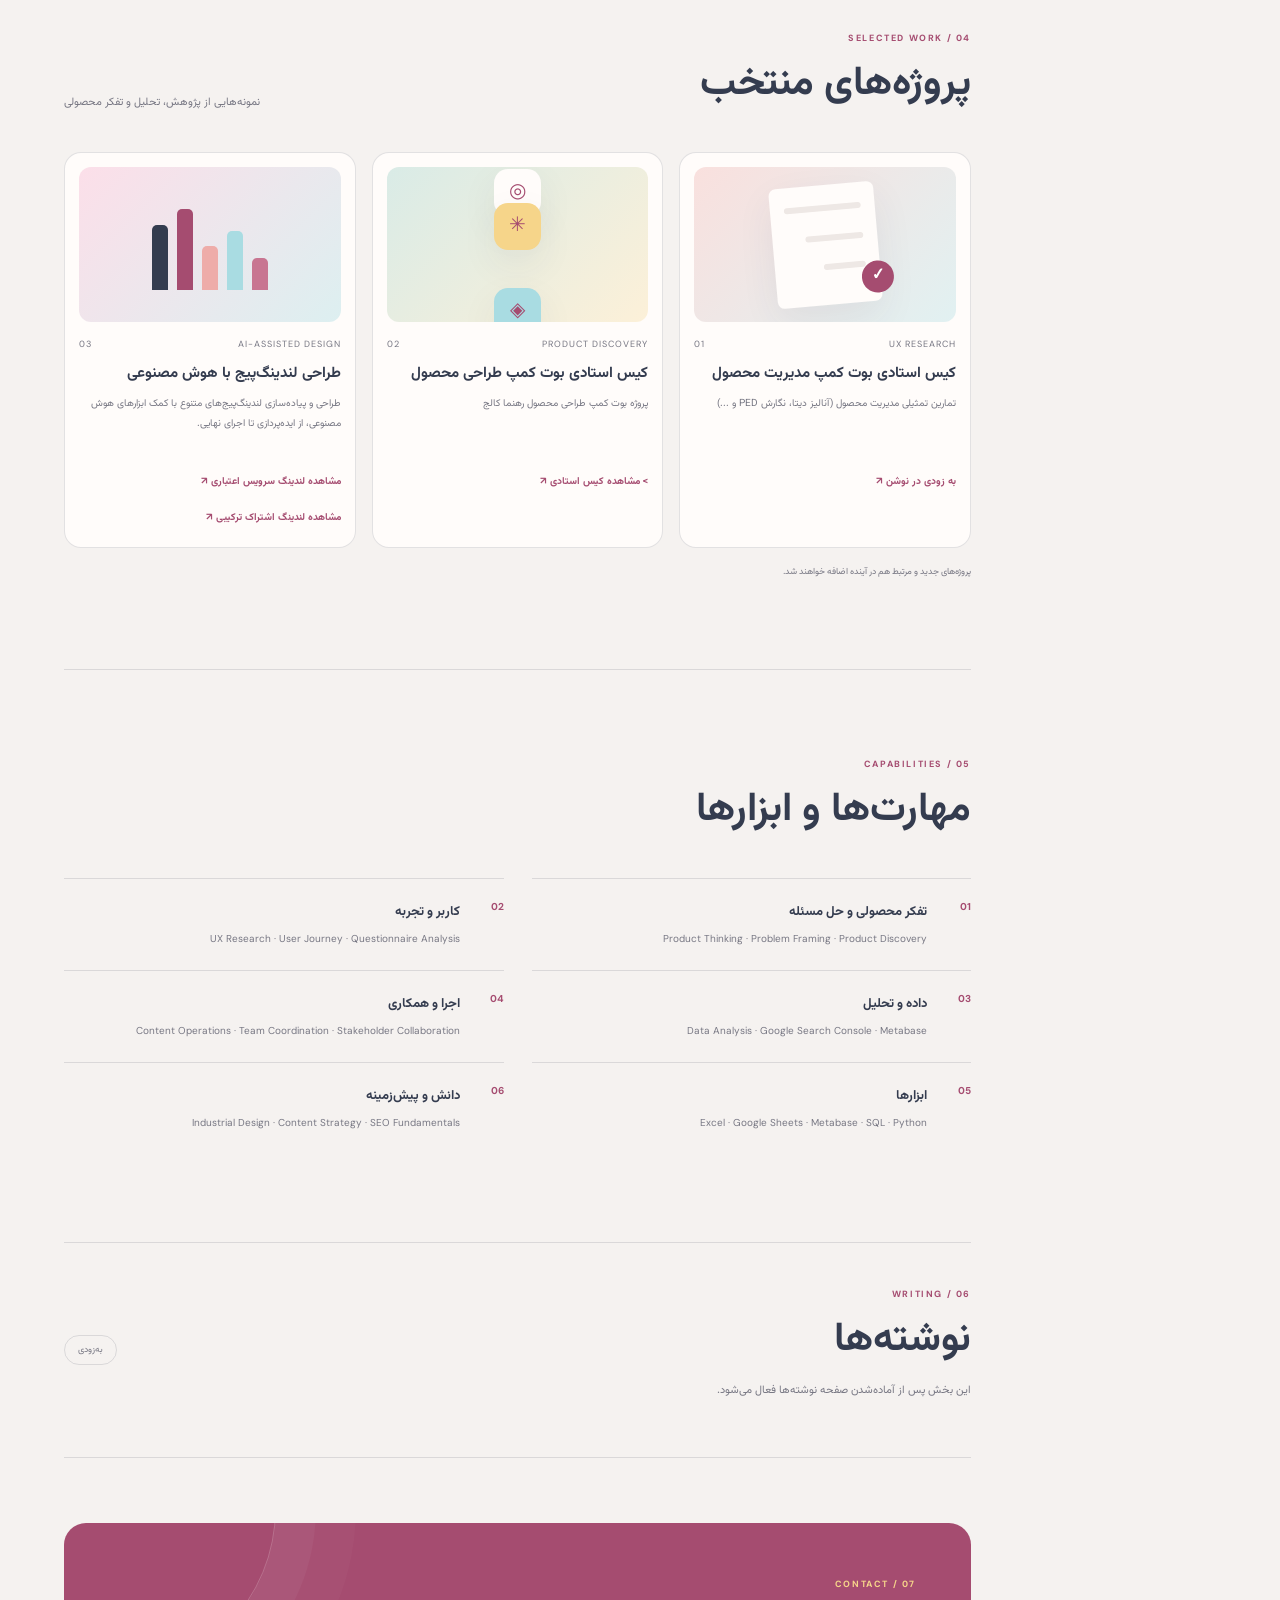
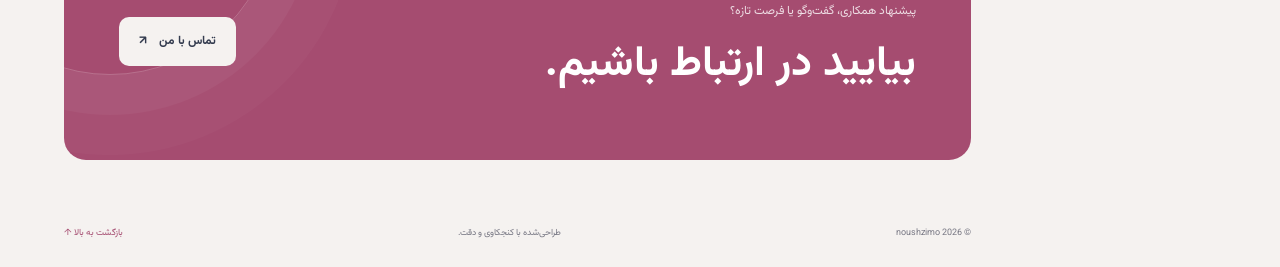
==== commit 91fccbab: "Update index.html" ====
--- a/portfolio/index.html
+++ b/portfolio/index.html
@@ -239,7 +239,10 @@
           <div>
             <span class="cj-eyebrow" data-fa="فصل بعدی" data-en="THE NEXT CHAPTER">فصل بعدی</span>
             <h3 data-fa="حرکت به سمت مدیریت محصول" data-en="Moving toward Product Management">حرکت به سمت مدیریت محصول</h3>
-            <p data-fa="توسعه تجربه‌ها و مهارت‌ها برای ورود به نقش دستیار محصول." data-en="Building on my experience and skills to step into an Associate Product Manager role.">توسعه تجربه‌ها و مهارت‌ها برای ورود به نقش دستیار محصول.</p>
+          <p data-fa="به دنبال توسعه دانش و مهارت‌هایم در نقش دستیار محصول، با هدف رشد و تبدیل شدن به یک مدیر محصول هستم."
+   data-en="Building my product knowledge and skills as an Associate Product Manager, with the goal of growing into a Product Manager role.">
+  به دنبال توسعه دانش و مهارت‌هایم در نقش دستیار محصول، با هدف رشد و تبدیل شدن به یک مدیر محصول هستم.
+</p>
           </div>
           <a href="mailto:myjob.noush@gmail.com" class="button button-primary">
             <span data-fa=" تماس با من" data-en=" Get in touch "> تماس با من</span> ↗
